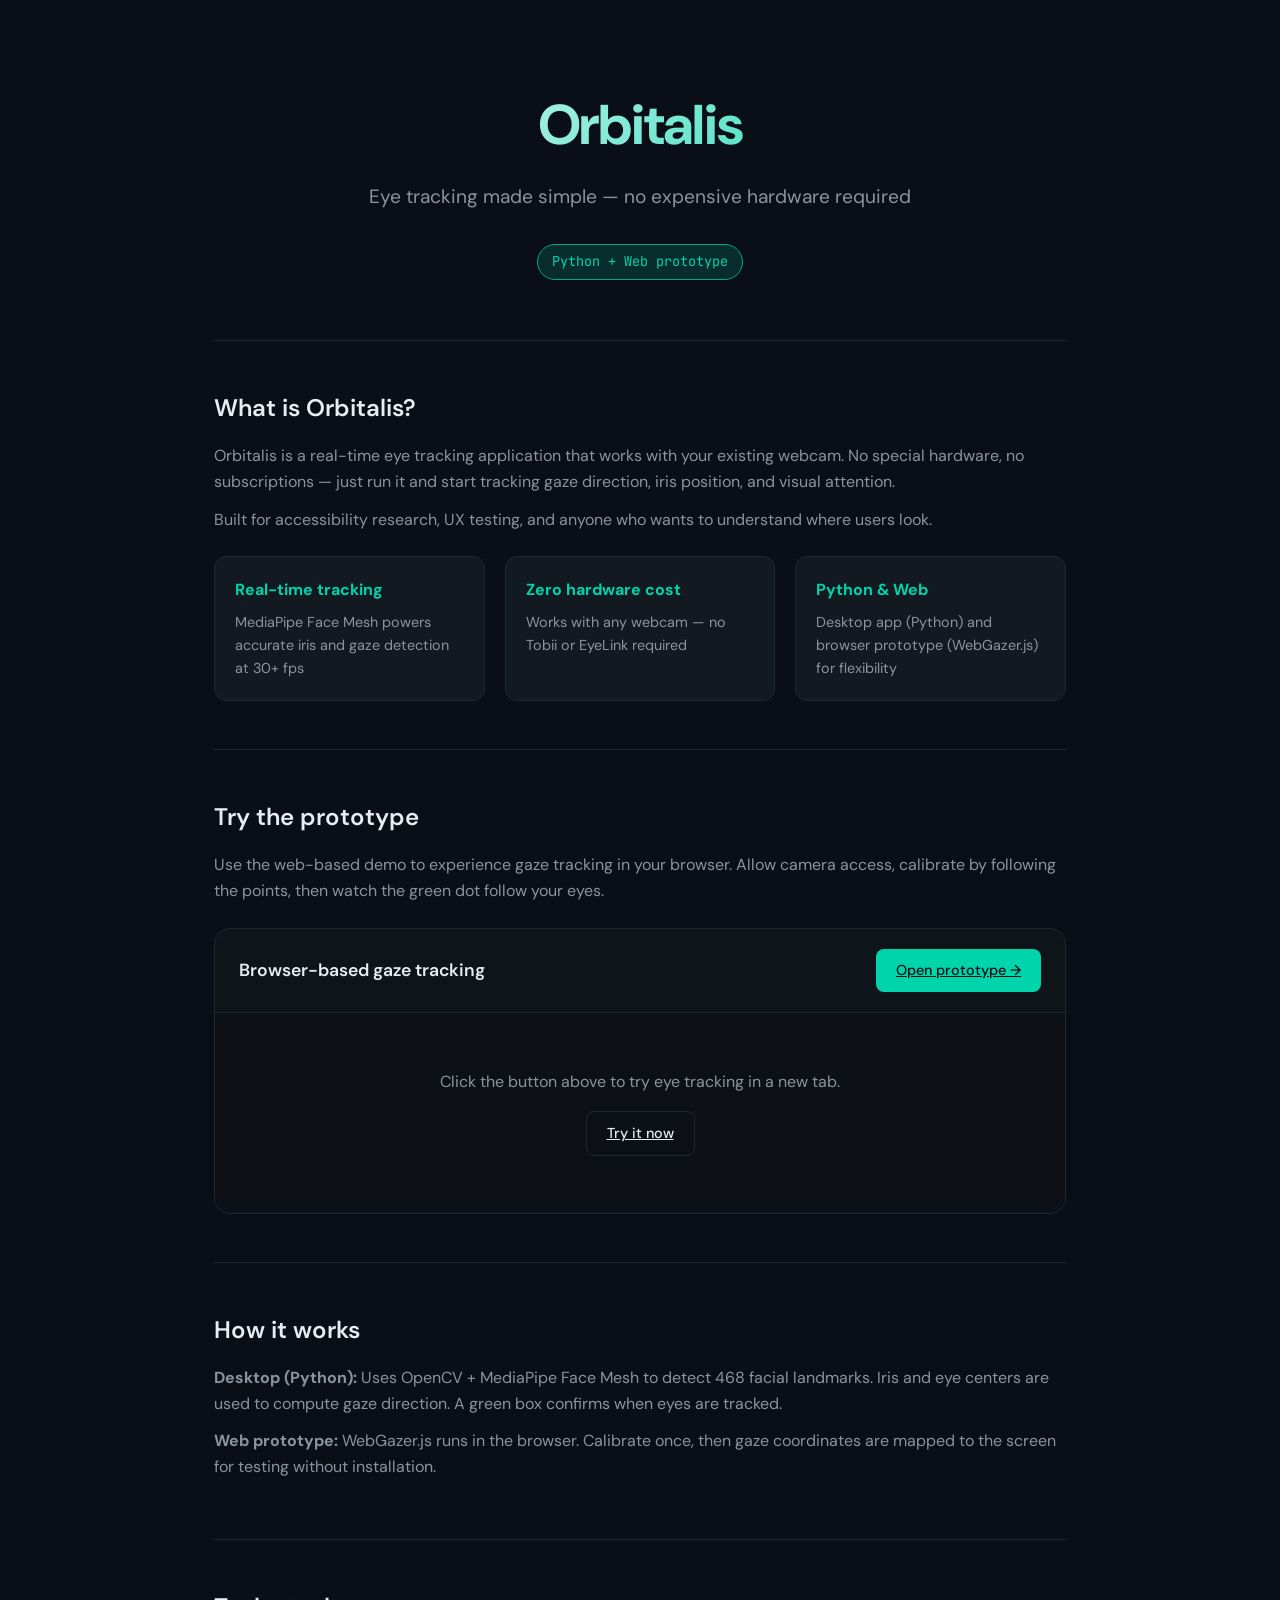
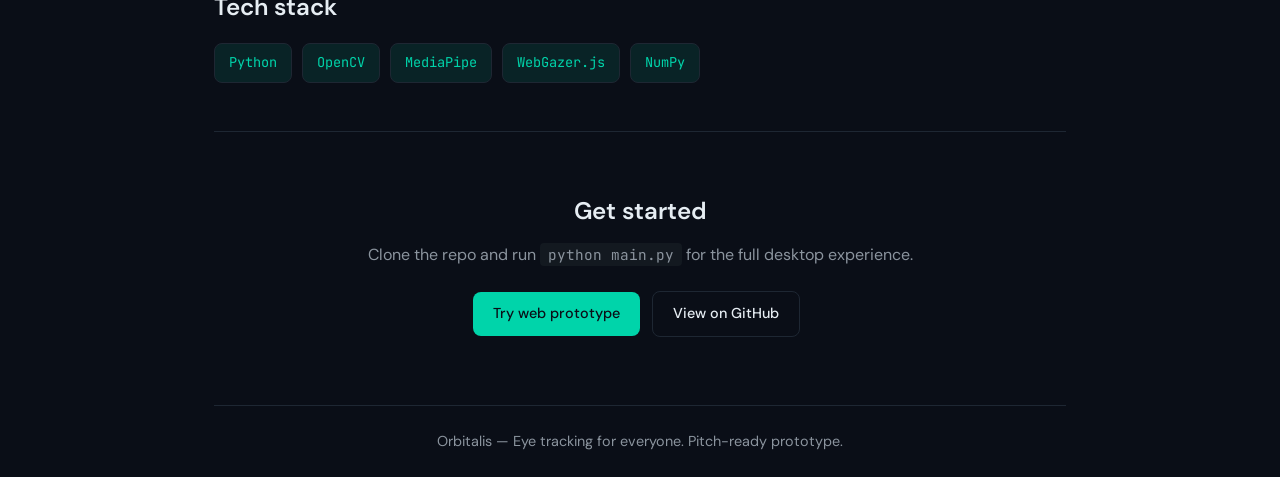
==== website/index.html @ 04e66f7b "Initial commit: Orbitalis eye tracking + showcase website Co-authored-by: Cursor <cursoragent@cursor" ====
<!DOCTYPE html>
<html lang="en">
<head>
  <meta charset="UTF-8">
  <meta name="viewport" content="width=device-width, initial-scale=1.0">
  <title>Orbitalis — Eye Tracking for Everyone</title>
  <link rel="preconnect" href="https://fonts.googleapis.com">
  <link rel="preconnect" href="https://fonts.gstatic.com" crossorigin>
  <link href="https://fonts.googleapis.com/css2?family=DM+Sans:wght@400;500;600;700&family=JetBrains+Mono:wght@400;500&display=swap" rel="stylesheet">
  <style>
    :root {
      --bg: #0a0e17;
      --surface: #131920;
      --border: #1e2733;
      --text: #e6edf3;
      --muted: #8b949e;
      --accent: #00d4aa;
      --accent-dim: #00a884;
      --warning: #ffb020;
    }

    * {
      margin: 0;
      padding: 0;
      box-sizing: border-box;
    }

    body {
      font-family: 'DM Sans', system-ui, sans-serif;
      background: var(--bg);
      color: var(--text);
      line-height: 1.6;
      min-height: 100vh;
    }

    /* Layout */
    .container {
      max-width: 900px;
      margin: 0 auto;
      padding: 0 24px;
    }

    /* Hero */
    .hero {
      padding: 80px 0 60px;
      text-align: center;
    }

    .hero h1 {
      font-size: clamp(2.5rem, 6vw, 3.5rem);
      font-weight: 700;
      letter-spacing: -0.02em;
      margin-bottom: 12px;
      background: linear-gradient(135deg, #fff 0%, var(--accent) 100%);
      -webkit-background-clip: text;
      -webkit-text-fill-color: transparent;
      background-clip: text;
    }

    .hero .tagline {
      font-size: 1.2rem;
      color: var(--muted);
      margin-bottom: 32px;
    }

    .hero .badge {
      display: inline-block;
      padding: 6px 14px;
      background: rgba(0, 212, 170, 0.15);
      border: 1px solid var(--accent-dim);
      border-radius: 100px;
      font-size: 0.85rem;
      color: var(--accent);
      font-family: 'JetBrains Mono', monospace;
    }

    /* Sections */
    section {
      padding: 48px 0;
      border-top: 1px solid var(--border);
    }

    section h2 {
      font-size: 1.5rem;
      font-weight: 600;
      margin-bottom: 16px;
      color: var(--text);
    }

    section p {
      color: var(--muted);
      margin-bottom: 12px;
    }

    /* Prototype */
    .prototype {
      background: var(--surface);
      border: 1px solid var(--border);
      border-radius: 16px;
      overflow: hidden;
      margin-top: 24px;
    }

    .prototype-header {
      padding: 20px 24px;
      background: rgba(0,0,0,0.2);
      border-bottom: 1px solid var(--border);
      display: flex;
      align-items: center;
      justify-content: space-between;
      flex-wrap: wrap;
      gap: 12px;
    }

    .prototype-header h3 {
      font-size: 1.1rem;
      font-weight: 600;
    }

    .prototype-actions {
      display: flex;
      gap: 10px;
      flex-wrap: wrap;
    }

    .btn {
      padding: 10px 20px;
      border-radius: 8px;
      font-size: 0.9rem;
      font-weight: 500;
      cursor: pointer;
      border: none;
      font-family: inherit;
      transition: all 0.2s;
    }

    .btn-primary {
      background: var(--accent);
      color: var(--bg);
    }

    .btn-primary:hover {
      background: var(--accent-dim);
    }

    .btn-secondary {
      background: transparent;
      border: 1px solid var(--border);
      color: var(--text);
    }

    .btn-secondary:hover {
      border-color: var(--muted);
      background: rgba(255,255,255,0.05);
    }

    .prototype-frame {
      position: relative;
      min-height: 400px;
      background: #0d1117;
    }

    #gazeDemo {
      width: 100%;
      min-height: 400px;
      display: block;
    }

    .gaze-indicator {
      position: absolute;
      width: 24px;
      height: 24px;
      border-radius: 50%;
      background: var(--accent);
      border: 3px solid rgba(0,212,170,0.5);
      pointer-events: none;
      transform: translate(-50%, -50%);
      display: none;
      transition: left 0.05s, top 0.05s;
    }

    .prototype-status {
      padding: 12px 24px;
      font-size: 0.9rem;
      color: var(--muted);
      font-family: 'JetBrains Mono', monospace;
      border-top: 1px solid var(--border);
    }

    .prototype-status.active {
      color: var(--accent);
    }

    /* Feature list */
    .features {
      display: grid;
      grid-template-columns: repeat(auto-fit, minmax(200px, 1fr));
      gap: 20px;
      margin-top: 24px;
    }

    .feature {
      padding: 20px;
      background: var(--surface);
      border: 1px solid var(--border);
      border-radius: 12px;
    }

    .feature h4 {
      font-size: 1rem;
      margin-bottom: 8px;
      color: var(--accent);
    }

    .feature p {
      font-size: 0.9rem;
      margin: 0;
    }

    /* Tech stack */
    .tech-list {
      display: flex;
      flex-wrap: wrap;
      gap: 10px;
      margin-top: 16px;
    }

    .tech-tag {
      padding: 8px 14px;
      background: rgba(0,212,170,0.1);
      border: 1px solid var(--border);
      border-radius: 8px;
      font-family: 'JetBrains Mono', monospace;
      font-size: 0.85rem;
      color: var(--accent);
    }

    /* CTA */
    .cta {
      text-align: center;
      padding: 60px 0;
    }

    .cta h2 {
      margin-bottom: 12px;
    }

    .cta p {
      margin-bottom: 24px;
    }

    .cta .btn {
      display: inline-block;
      text-decoration: none;
      margin: 0 8px 8px 0;
    }

    .cta code {
      background: var(--surface);
      padding: 2px 8px;
      border-radius: 4px;
      font-family: 'JetBrains Mono', monospace;
      font-size: 0.9em;
    }

    /* Footer */
    footer {
      padding: 24px 0;
      border-top: 1px solid var(--border);
      text-align: center;
      color: var(--muted);
      font-size: 0.9rem;
    }
  </style>
</head>
<body>
  <div class="container">
    <header class="hero">
      <h1>Orbitalis</h1>
      <p class="tagline">Eye tracking made simple — no expensive hardware required</p>
      <span class="badge">Python + Web prototype</span>
    </header>

    <section>
      <h2>What is Orbitalis?</h2>
      <p>Orbitalis is a real-time eye tracking application that works with your existing webcam. No special hardware, no subscriptions — just run it and start tracking gaze direction, iris position, and visual attention.</p>
      <p>Built for accessibility research, UX testing, and anyone who wants to understand where users look.</p>

      <div class="features">
        <div class="feature">
          <h4>Real-time tracking</h4>
          <p>MediaPipe Face Mesh powers accurate iris and gaze detection at 30+ fps</p>
        </div>
        <div class="feature">
          <h4>Zero hardware cost</h4>
          <p>Works with any webcam — no Tobii or EyeLink required</p>
        </div>
        <div class="feature">
          <h4>Python & Web</h4>
          <p>Desktop app (Python) and browser prototype (WebGazer.js) for flexibility</p>
        </div>
      </div>
    </section>

    <section>
      <h2>Try the prototype</h2>
      <p>Use the web-based demo to experience gaze tracking in your browser. Allow camera access, calibrate by following the points, then watch the green dot follow your eyes.</p>

      <div class="prototype">
        <div class="prototype-header">
          <h3>Browser-based gaze tracking</h3>
          <a href="demo.html" target="_blank" class="btn btn-primary">Open prototype →</a>
        </div>
        <div class="prototype-frame" style="min-height: 200px; display: flex; align-items: center; justify-content: center; flex-direction: column; gap: 16px;">
          <p style="color: var(--muted); margin: 0;">Click the button above to try eye tracking in a new tab.</p>
          <a href="demo.html" target="_blank" class="btn btn-secondary">Try it now</a>
        </div>
      </div>
    </section>

    <section>
      <h2>How it works</h2>
      <p><strong>Desktop (Python):</strong> Uses OpenCV + MediaPipe Face Mesh to detect 468 facial landmarks. Iris and eye centers are used to compute gaze direction. A green box confirms when eyes are tracked.</p>
      <p><strong>Web prototype:</strong> WebGazer.js runs in the browser. Calibrate once, then gaze coordinates are mapped to the screen for testing without installation.</p>
    </section>

    <section>
      <h2>Tech stack</h2>
      <div class="tech-list">
        <span class="tech-tag">Python</span>
        <span class="tech-tag">OpenCV</span>
        <span class="tech-tag">MediaPipe</span>
        <span class="tech-tag">WebGazer.js</span>
        <span class="tech-tag">NumPy</span>
      </div>
    </section>

    <section class="cta">
      <h2>Get started</h2>
      <p>Clone the repo and run <code>python main.py</code> for the full desktop experience.</p>
      <a href="demo.html" target="_blank" class="btn btn-primary">Try web prototype</a>
      <a href="https://github.com" class="btn btn-secondary">View on GitHub</a>
    </section>

    <footer>
      Orbitalis — Eye tracking for everyone. Pitch-ready prototype.
    </footer>
  </div>
</body>
</html>
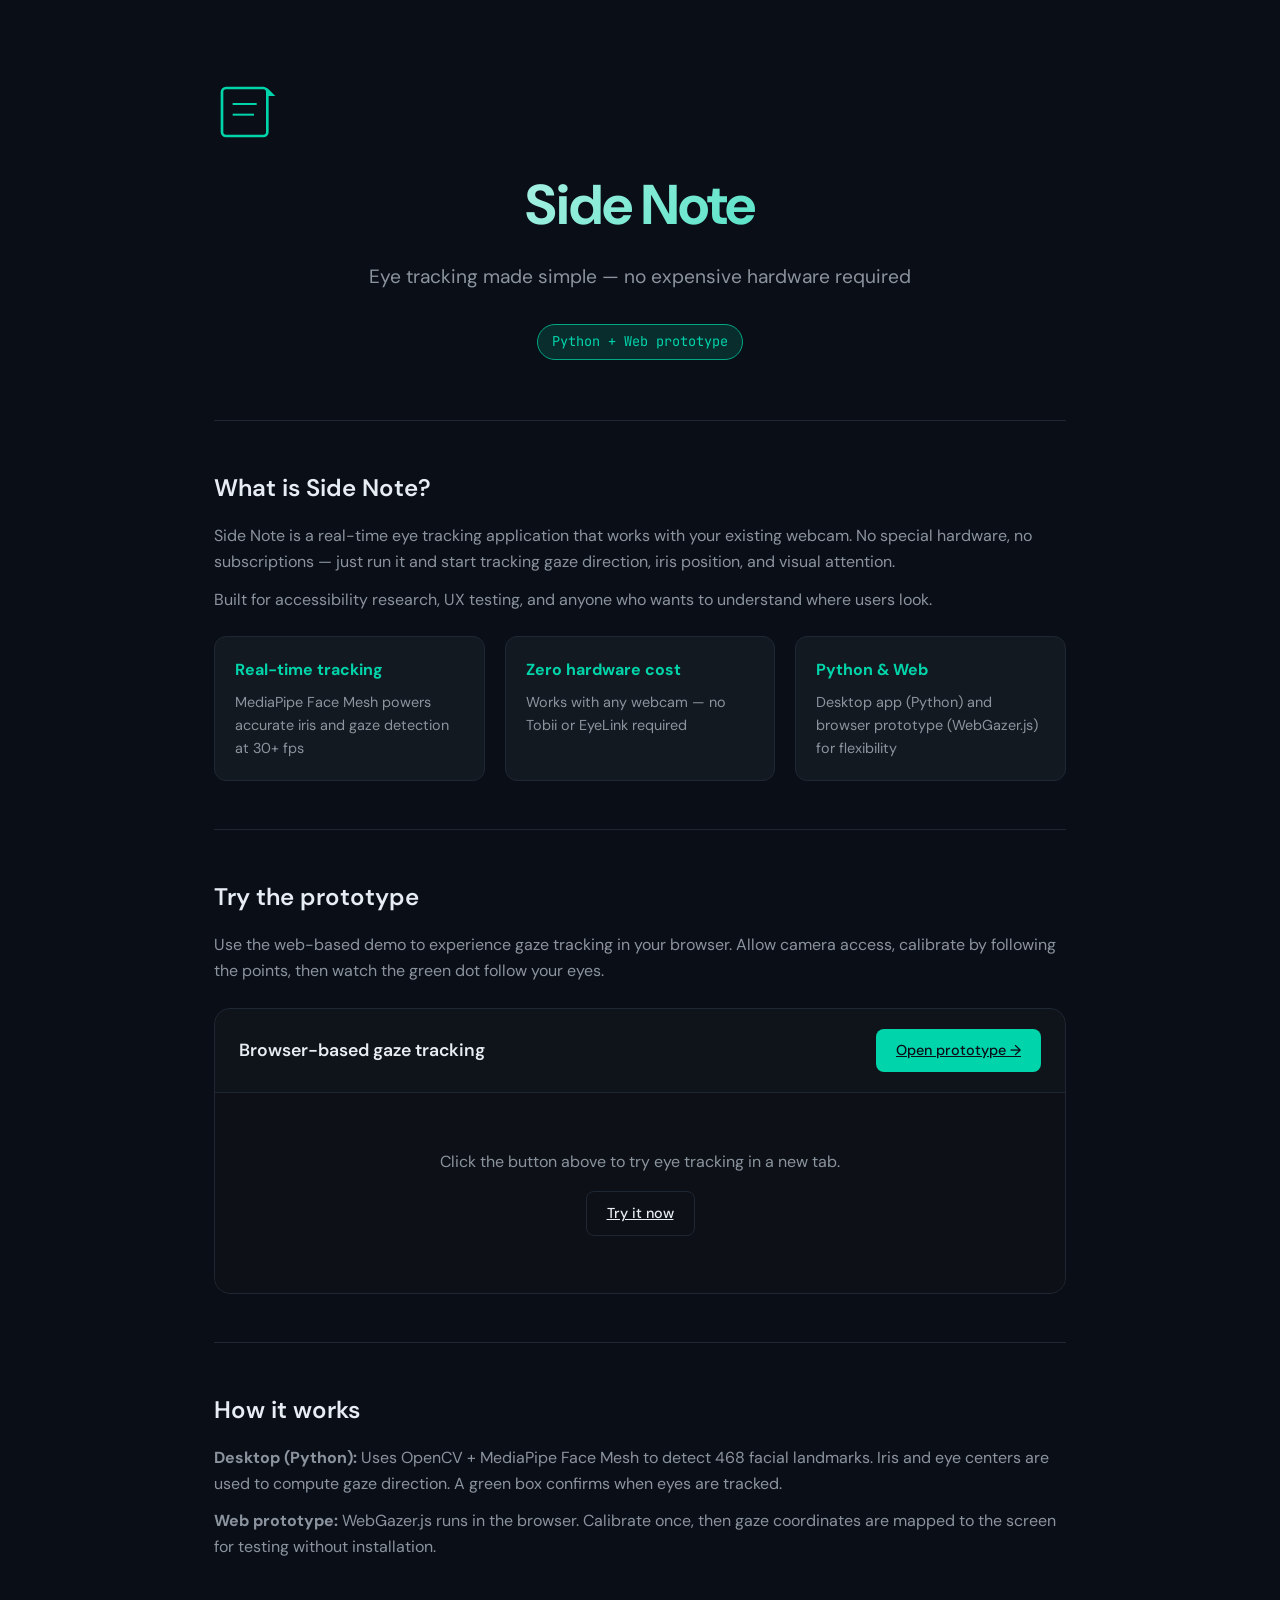
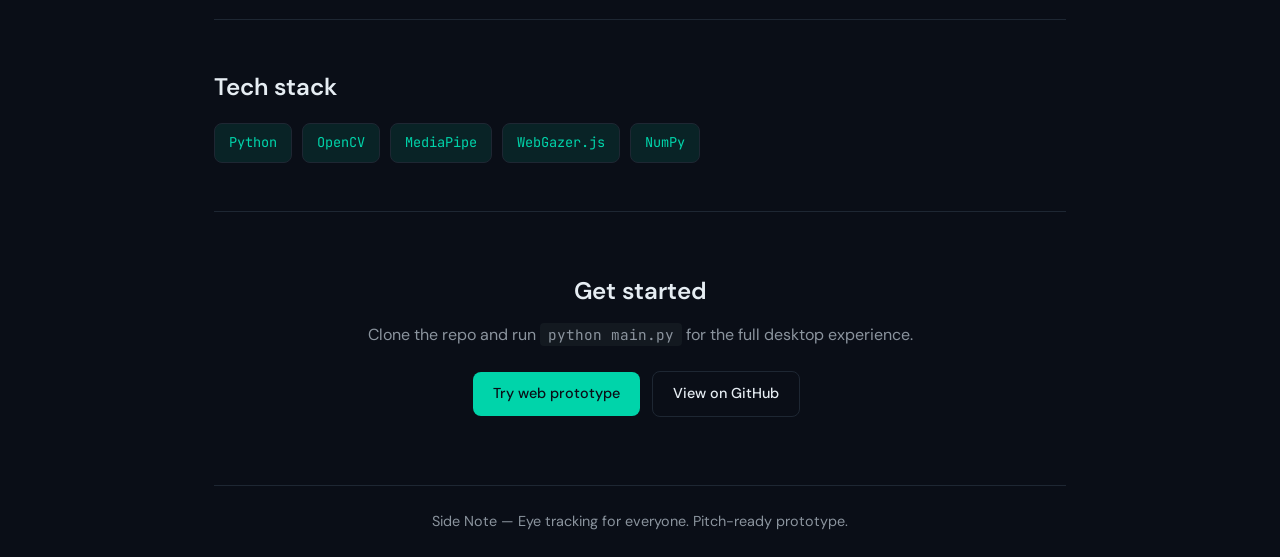
==== commit 023161bb: "Rebrand to Side Note, add logo" ====
--- a/website/index.html
+++ b/website/index.html
@@ -3,7 +3,7 @@
 <head>
   <meta charset="UTF-8">
   <meta name="viewport" content="width=device-width, initial-scale=1.0">
-  <title>Orbitalis — Eye Tracking for Everyone</title>
+  <title>Side Note — Eye Tracking for Everyone</title>
   <link rel="preconnect" href="https://fonts.googleapis.com">
   <link rel="preconnect" href="https://fonts.gstatic.com" crossorigin>
   <link href="https://fonts.googleapis.com/css2?family=DM+Sans:wght@400;500;600;700&family=JetBrains+Mono:wght@400;500&display=swap" rel="stylesheet">
@@ -46,6 +46,11 @@
       text-align: center;
     }
 
+    .hero .logo {
+      margin-bottom: 16px;
+      display: block;
+    }
+
     .hero h1 {
       font-size: clamp(2.5rem, 6vw, 3.5rem);
       font-weight: 700;
@@ -276,14 +281,15 @@
 <body>
   <div class="container">
     <header class="hero">
-      <h1>Orbitalis</h1>
+      <img src="logo.svg" alt="Side Note" class="logo" width="64" height="64">
+      <h1>Side Note</h1>
       <p class="tagline">Eye tracking made simple — no expensive hardware required</p>
       <span class="badge">Python + Web prototype</span>
     </header>
 
     <section>
-      <h2>What is Orbitalis?</h2>
-      <p>Orbitalis is a real-time eye tracking application that works with your existing webcam. No special hardware, no subscriptions — just run it and start tracking gaze direction, iris position, and visual attention.</p>
+      <h2>What is Side Note?</h2>
+      <p>Side Note is a real-time eye tracking application that works with your existing webcam. No special hardware, no subscriptions — just run it and start tracking gaze direction, iris position, and visual attention.</p>
       <p>Built for accessibility research, UX testing, and anyone who wants to understand where users look.</p>
 
       <div class="features">
@@ -339,11 +345,11 @@
       <h2>Get started</h2>
       <p>Clone the repo and run <code>python main.py</code> for the full desktop experience.</p>
       <a href="demo.html" target="_blank" class="btn btn-primary">Try web prototype</a>
-      <a href="https://github.com" class="btn btn-secondary">View on GitHub</a>
+      <a href="https://github.com/sheakrehan02-pixel/SideNote" class="btn btn-secondary">View on GitHub</a>
     </section>
 
     <footer>
-      Orbitalis — Eye tracking for everyone. Pitch-ready prototype.
+      Side Note — Eye tracking for everyone. Pitch-ready prototype.
     </footer>
   </div>
 </body>
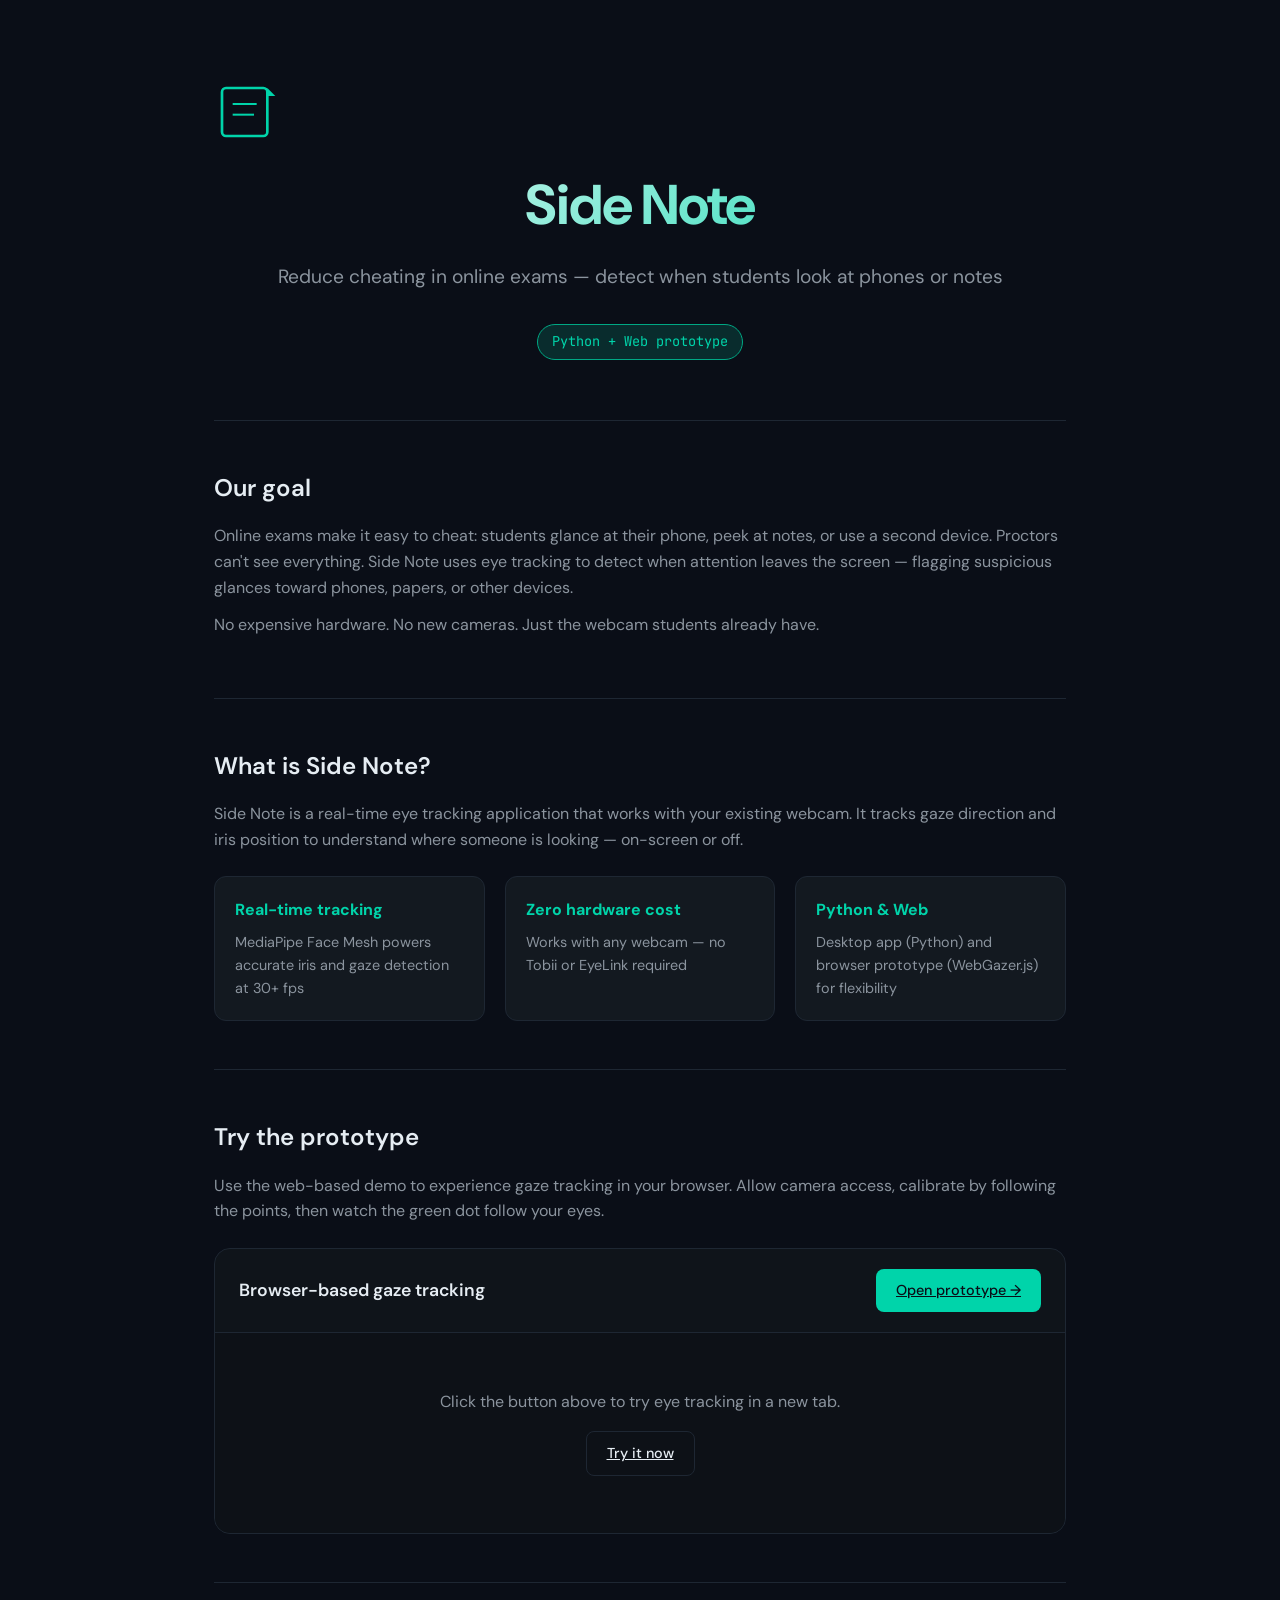
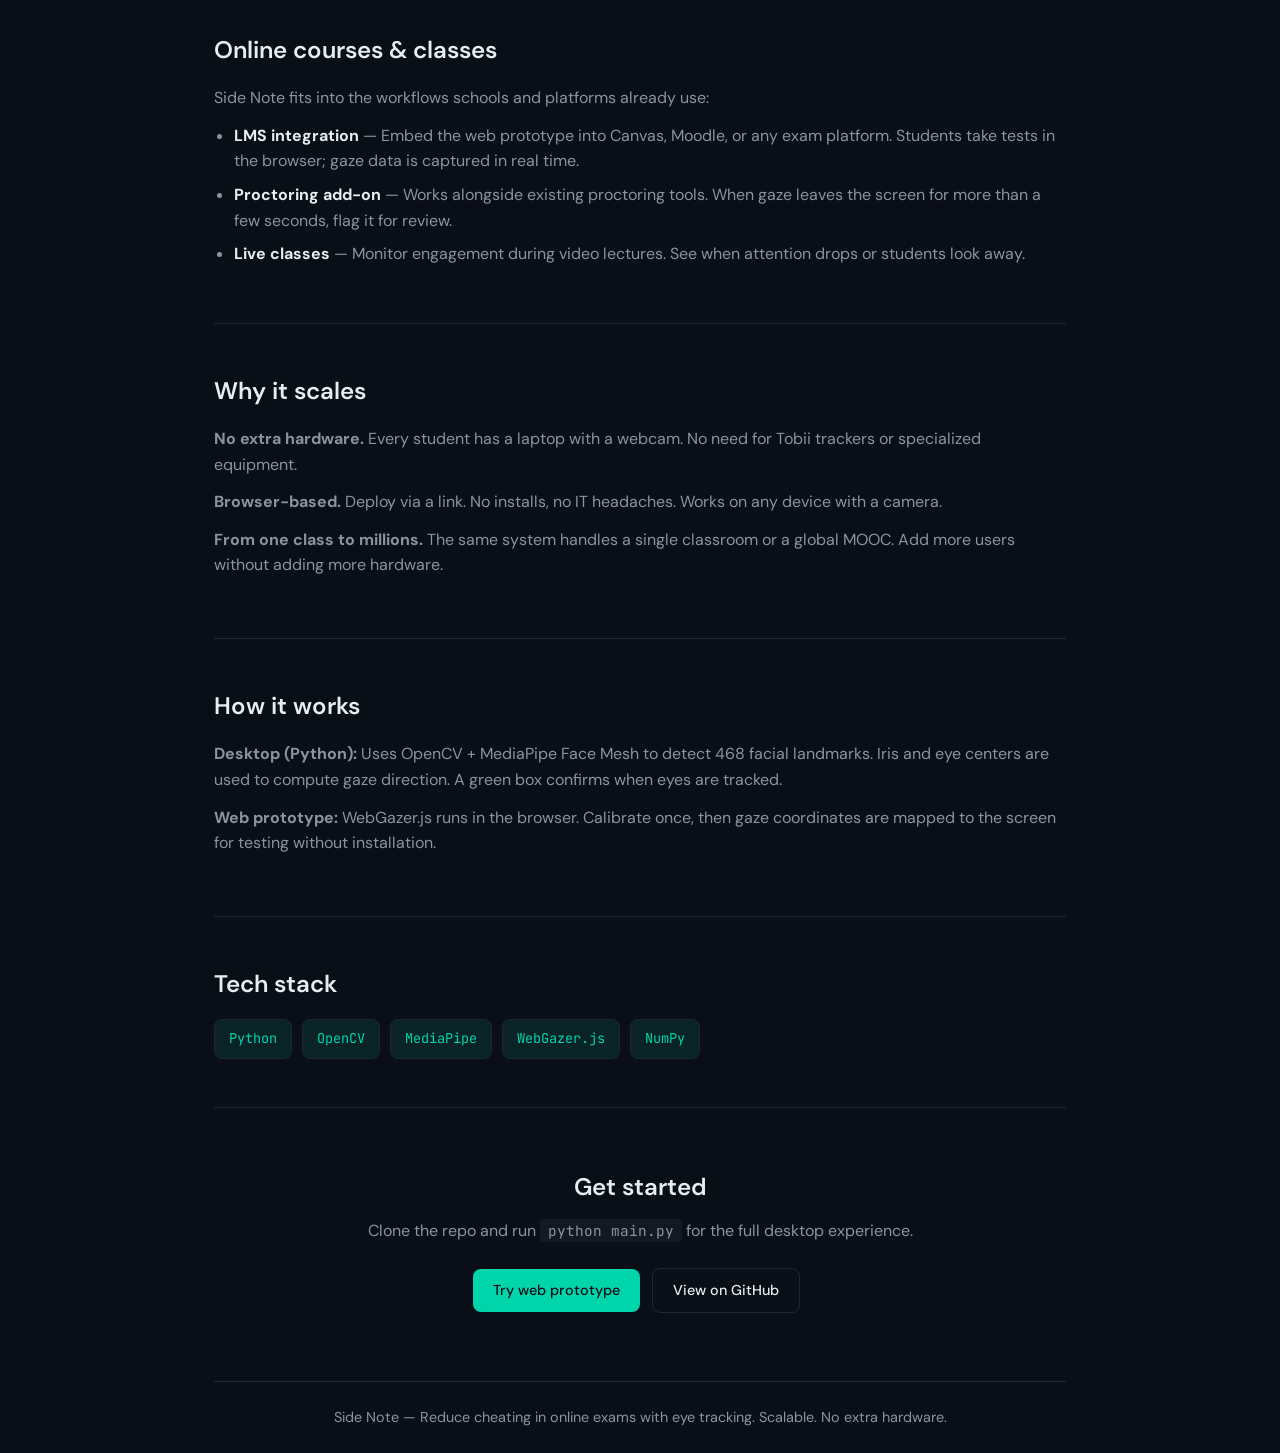
==== commit d47227d3: "Add anti-cheating goals, Side Note rebrand, logo, scalability content" ====
--- a/website/index.html
+++ b/website/index.html
@@ -283,14 +283,19 @@
     <header class="hero">
       <img src="logo.svg" alt="Side Note" class="logo" width="64" height="64">
       <h1>Side Note</h1>
-      <p class="tagline">Eye tracking made simple — no expensive hardware required</p>
+      <p class="tagline">Reduce cheating in online exams — detect when students look at phones or notes</p>
       <span class="badge">Python + Web prototype</span>
     </header>
 
     <section>
+      <h2>Our goal</h2>
+      <p>Online exams make it easy to cheat: students glance at their phone, peek at notes, or use a second device. Proctors can't see everything. Side Note uses eye tracking to detect when attention leaves the screen — flagging suspicious glances toward phones, papers, or other devices.</p>
+      <p>No expensive hardware. No new cameras. Just the webcam students already have.</p>
+    </section>
+
+    <section>
       <h2>What is Side Note?</h2>
-      <p>Side Note is a real-time eye tracking application that works with your existing webcam. No special hardware, no subscriptions — just run it and start tracking gaze direction, iris position, and visual attention.</p>
-      <p>Built for accessibility research, UX testing, and anyone who wants to understand where users look.</p>
+      <p>Side Note is a real-time eye tracking application that works with your existing webcam. It tracks gaze direction and iris position to understand where someone is looking — on-screen or off.</p>
 
       <div class="features">
         <div class="feature">
@@ -322,6 +327,23 @@
           <a href="demo.html" target="_blank" class="btn btn-secondary">Try it now</a>
         </div>
       </div>
+    </section>
+
+    <section>
+      <h2>Online courses & classes</h2>
+      <p>Side Note fits into the workflows schools and platforms already use:</p>
+      <ul style="color: var(--muted); margin: 12px 0 0 20px;">
+        <li style="margin-bottom: 8px;"><strong style="color: var(--text);">LMS integration</strong> — Embed the web prototype into Canvas, Moodle, or any exam platform. Students take tests in the browser; gaze data is captured in real time.</li>
+        <li style="margin-bottom: 8px;"><strong style="color: var(--text);">Proctoring add-on</strong> — Works alongside existing proctoring tools. When gaze leaves the screen for more than a few seconds, flag it for review.</li>
+        <li style="margin-bottom: 8px;"><strong style="color: var(--text);">Live classes</strong> — Monitor engagement during video lectures. See when attention drops or students look away.</li>
+      </ul>
+    </section>
+
+    <section>
+      <h2>Why it scales</h2>
+      <p><strong>No extra hardware.</strong> Every student has a laptop with a webcam. No need for Tobii trackers or specialized equipment.</p>
+      <p><strong>Browser-based.</strong> Deploy via a link. No installs, no IT headaches. Works on any device with a camera.</p>
+      <p><strong>From one class to millions.</strong> The same system handles a single classroom or a global MOOC. Add more users without adding more hardware.</p>
     </section>
 
     <section>
@@ -349,7 +371,7 @@
     </section>
 
     <footer>
-      Side Note — Eye tracking for everyone. Pitch-ready prototype.
+      Side Note — Reduce cheating in online exams with eye tracking. Scalable. No extra hardware.
     </footer>
   </div>
 </body>
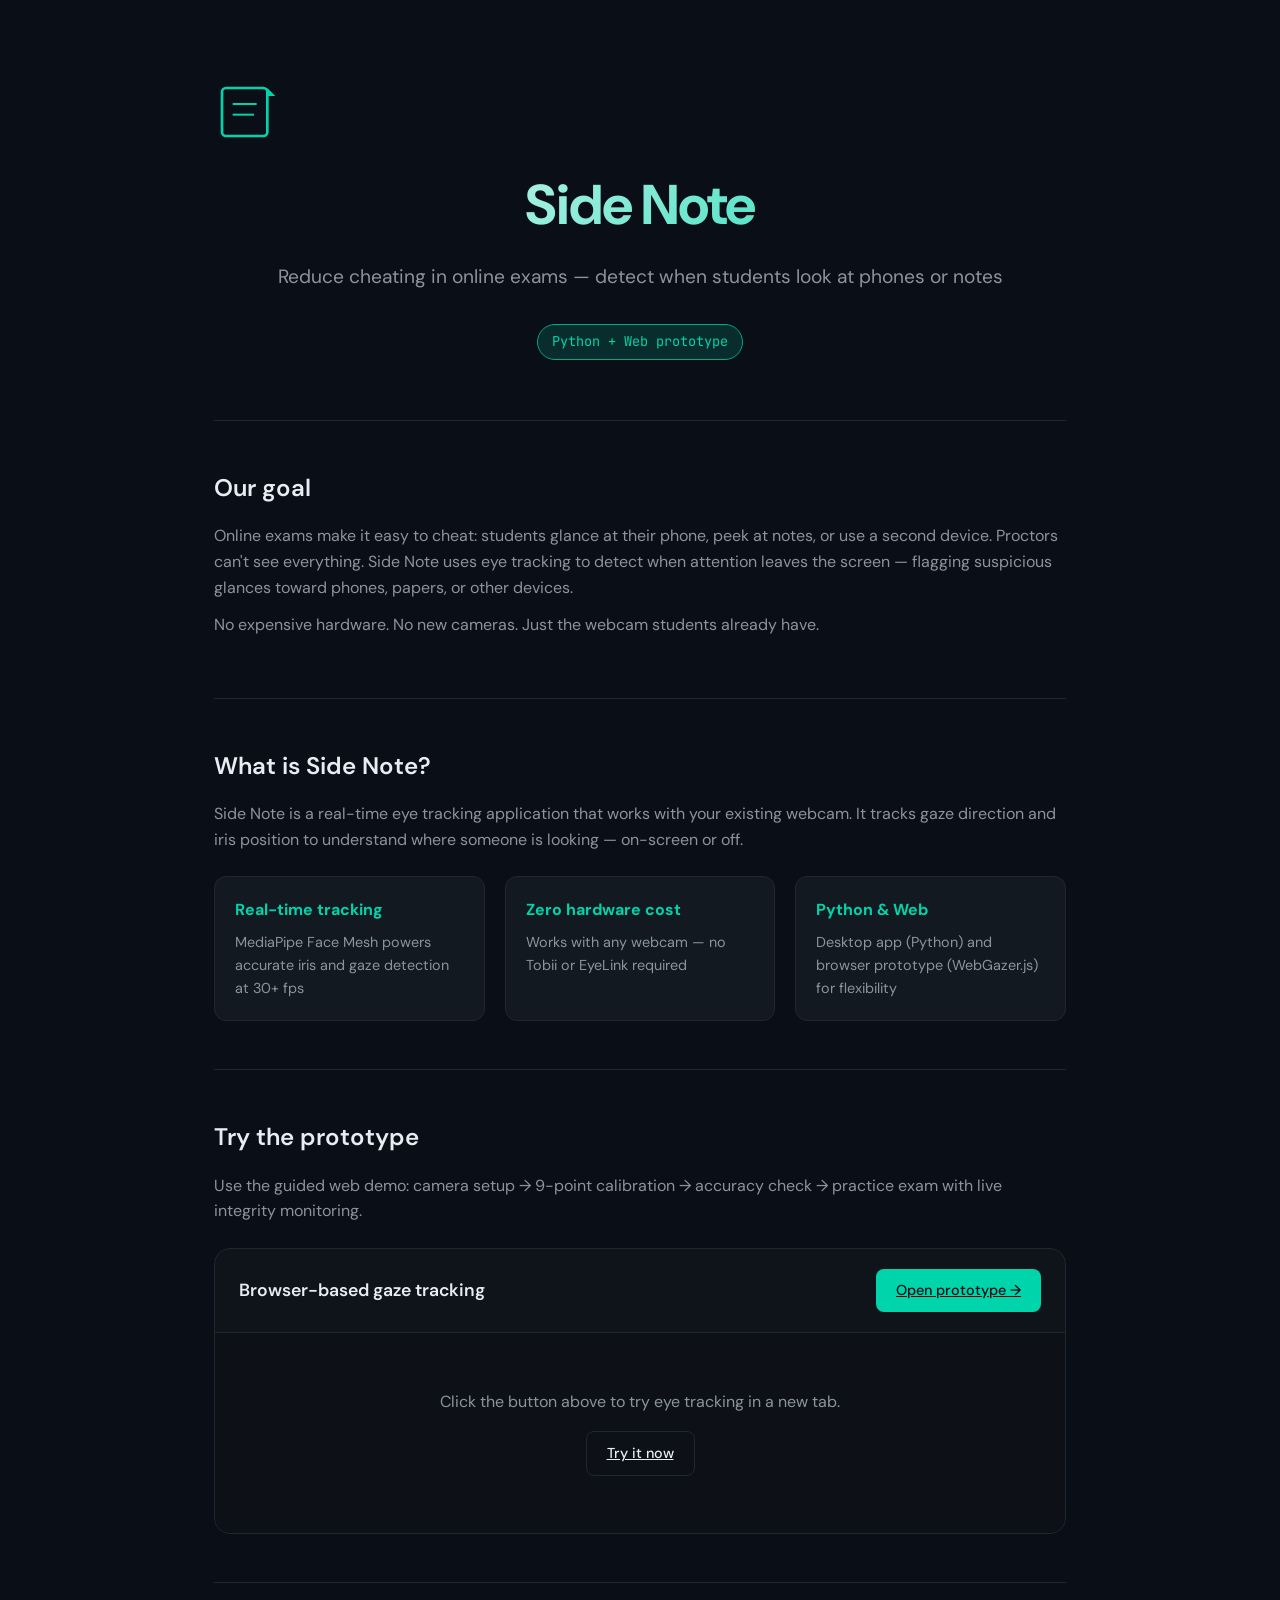
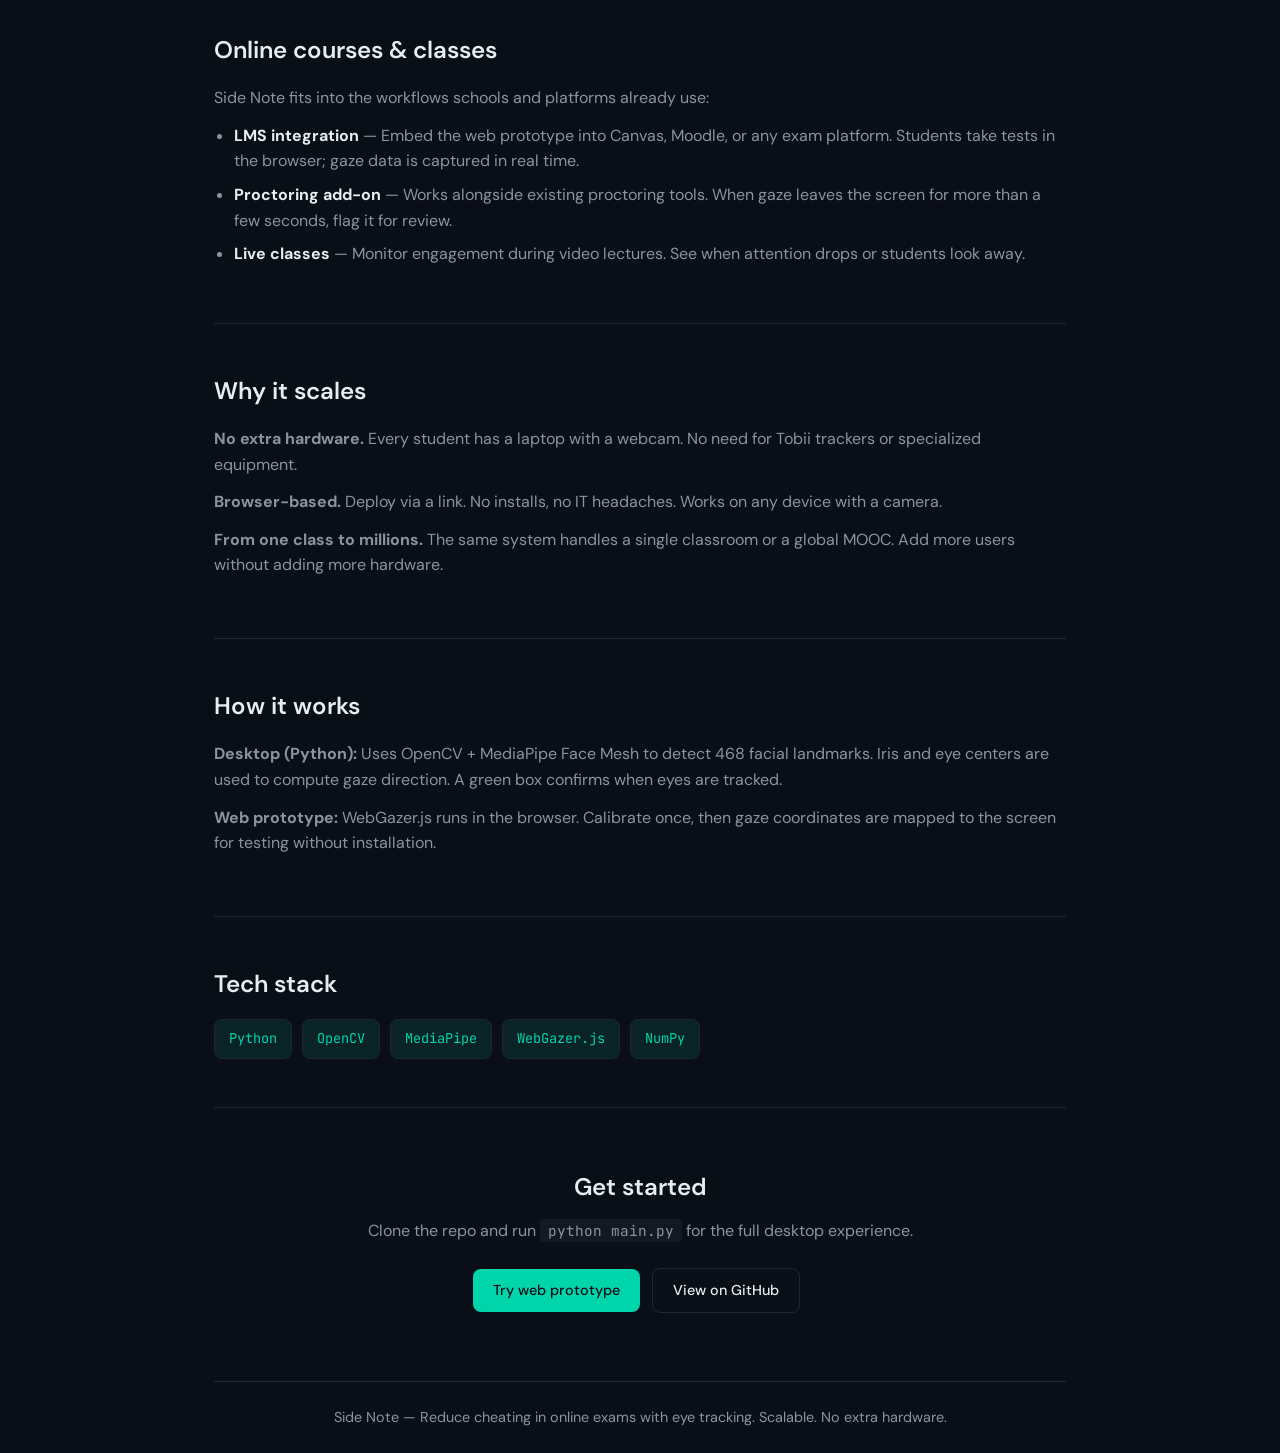
==== commit 240f5252: "Add guided proctoring demo with calibration and integrity monitoring" ====
--- a/website/index.html
+++ b/website/index.html
@@ -315,7 +315,7 @@
 
     <section>
       <h2>Try the prototype</h2>
-      <p>Use the web-based demo to experience gaze tracking in your browser. Allow camera access, calibrate by following the points, then watch the green dot follow your eyes.</p>
+      <p>Use the guided web demo: camera setup → 9-point calibration → accuracy check → practice exam with live integrity monitoring.</p>
 
       <div class="prototype">
         <div class="prototype-header">
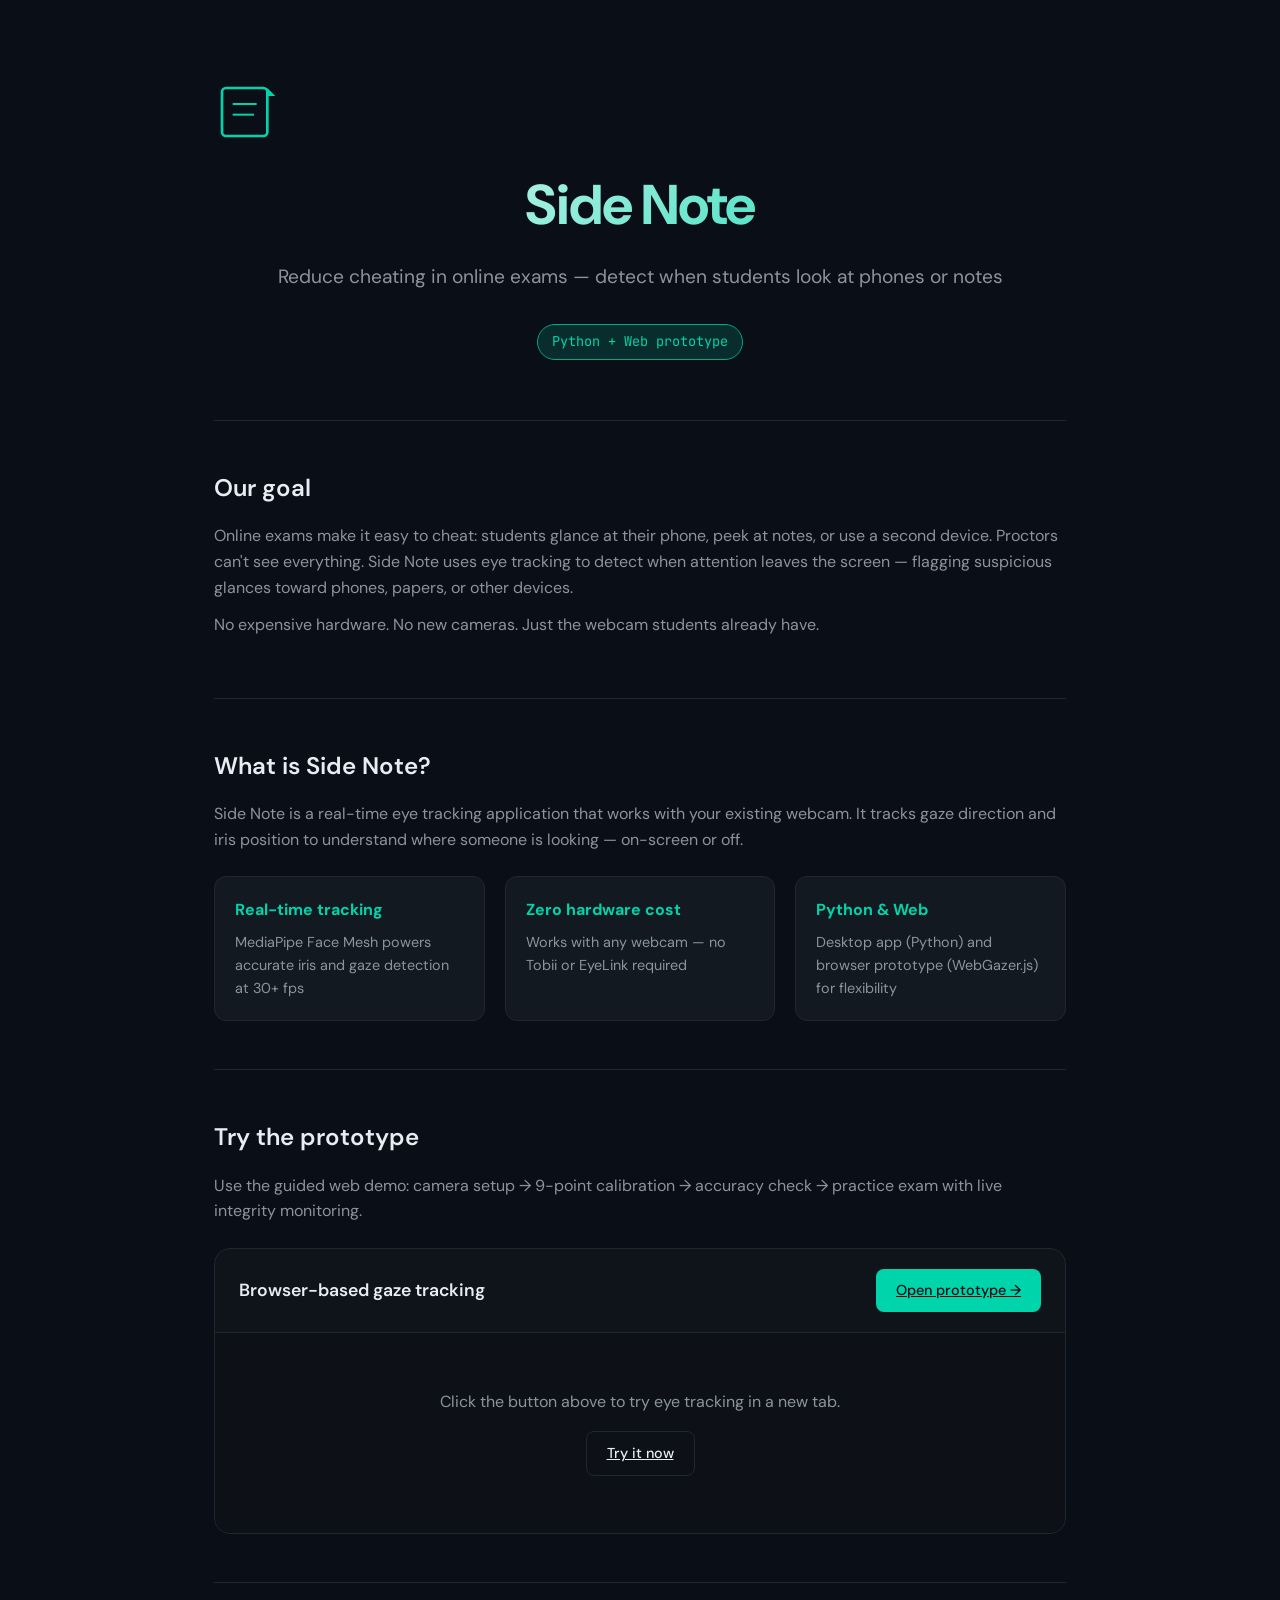
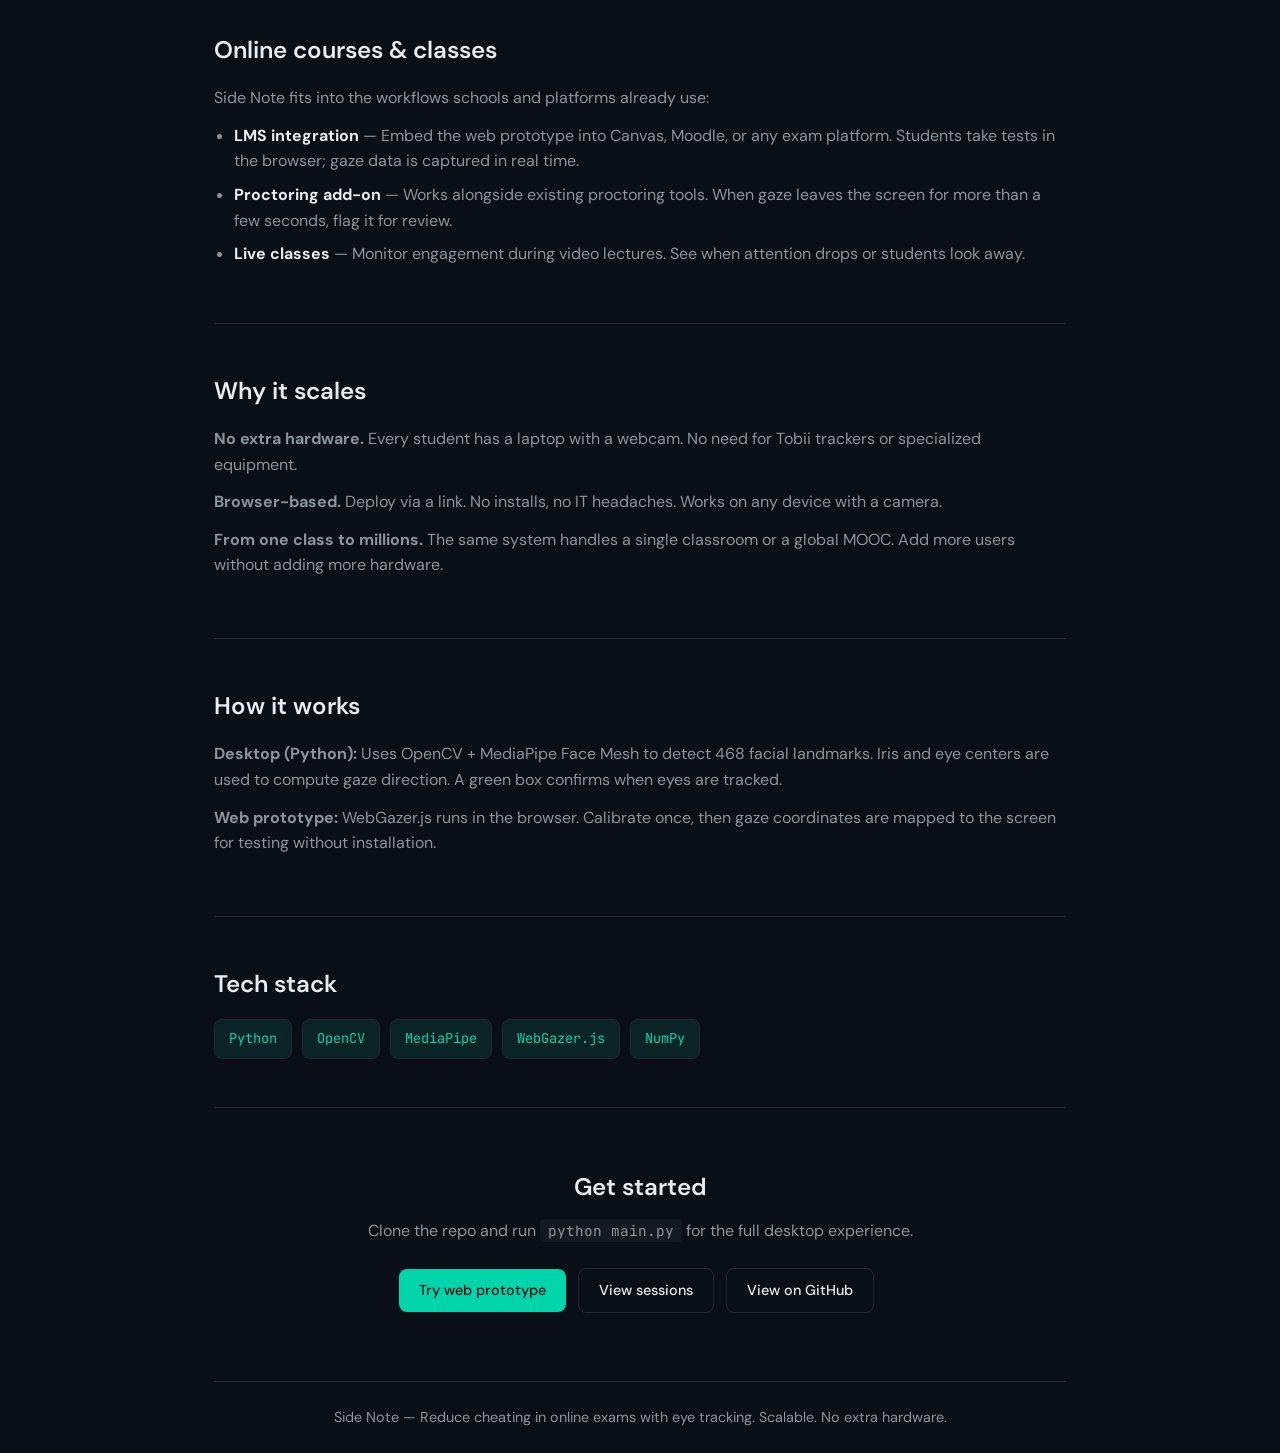
==== commit 66642d61: "Add FastAPI backend for proctoring session storage and API integration. Sessions, events, and exam r" ====
--- a/website/index.html
+++ b/website/index.html
@@ -367,6 +367,7 @@
       <h2>Get started</h2>
       <p>Clone the repo and run <code>python main.py</code> for the full desktop experience.</p>
       <a href="demo.html" target="_blank" class="btn btn-primary">Try web prototype</a>
+      <a href="sessions.html" target="_blank" class="btn btn-secondary">View sessions</a>
       <a href="https://github.com/sheakrehan02-pixel/SideNote" class="btn btn-secondary">View on GitHub</a>
     </section>
 
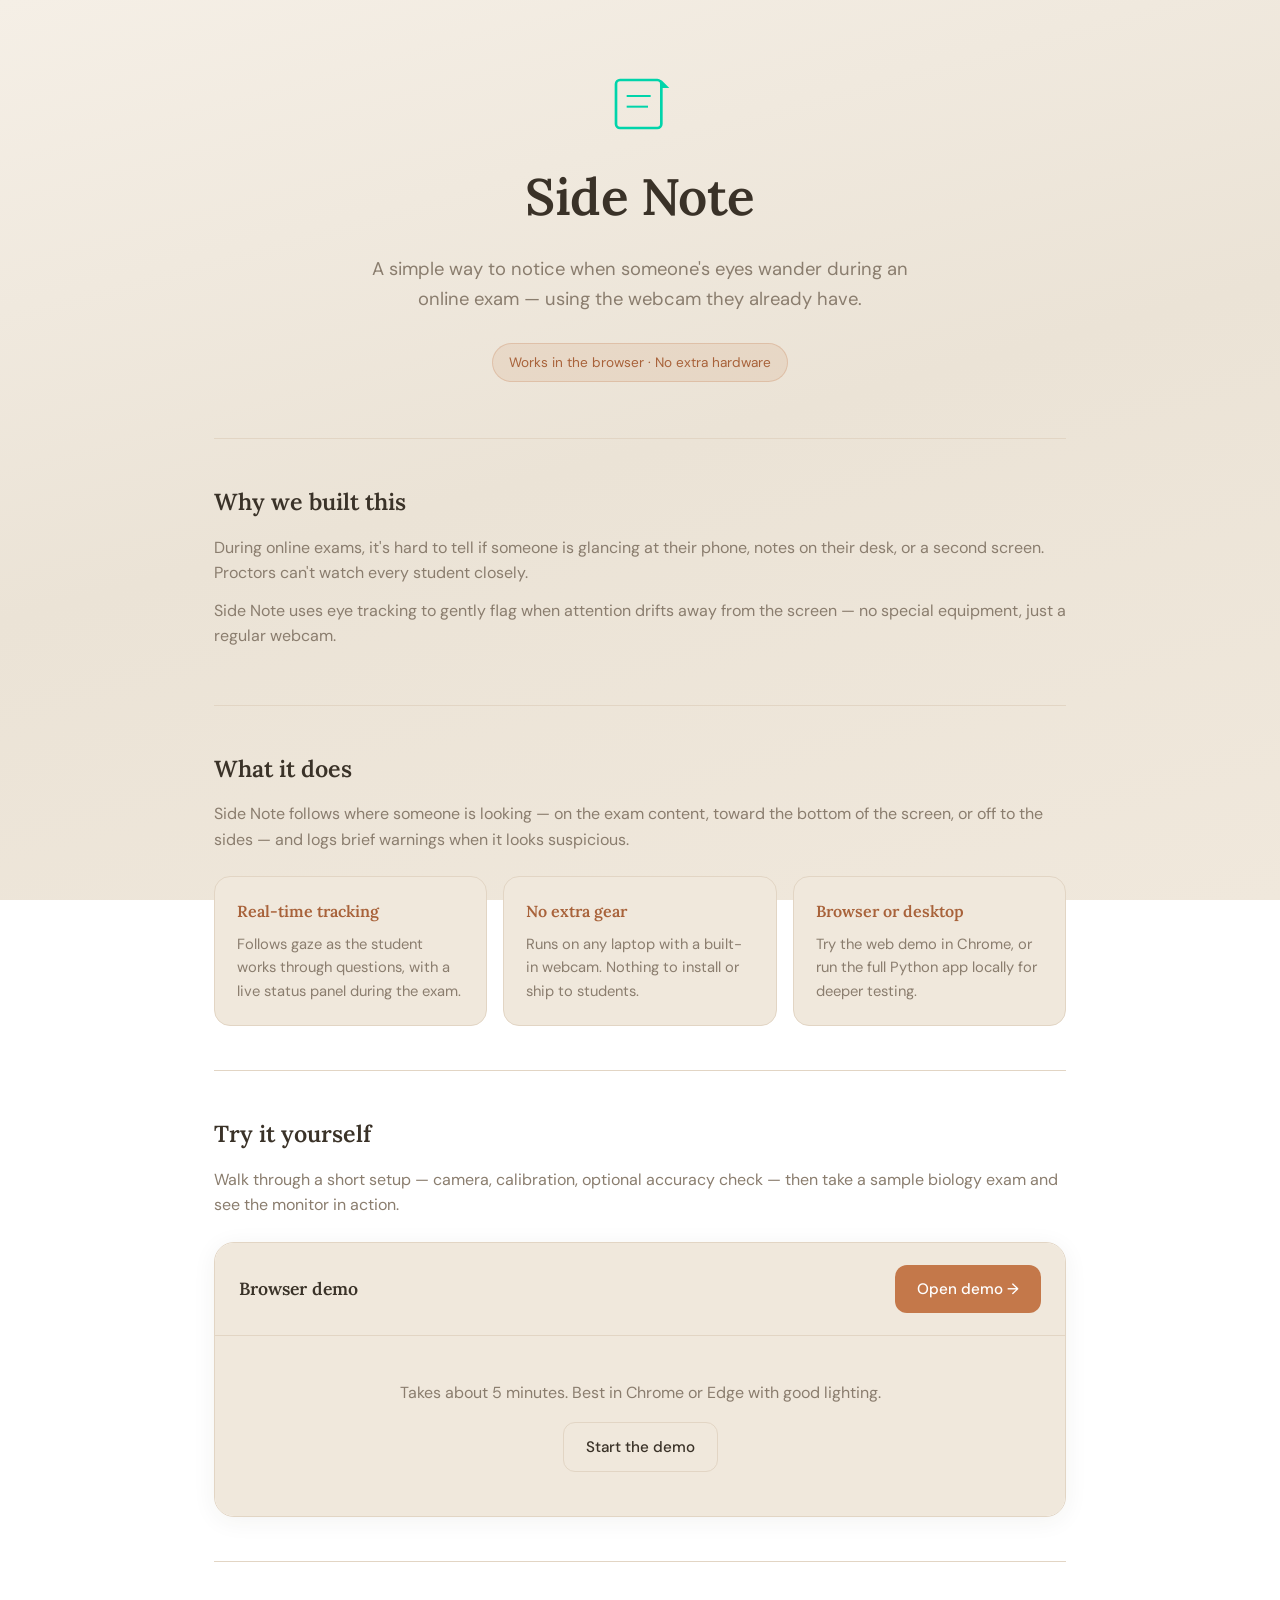
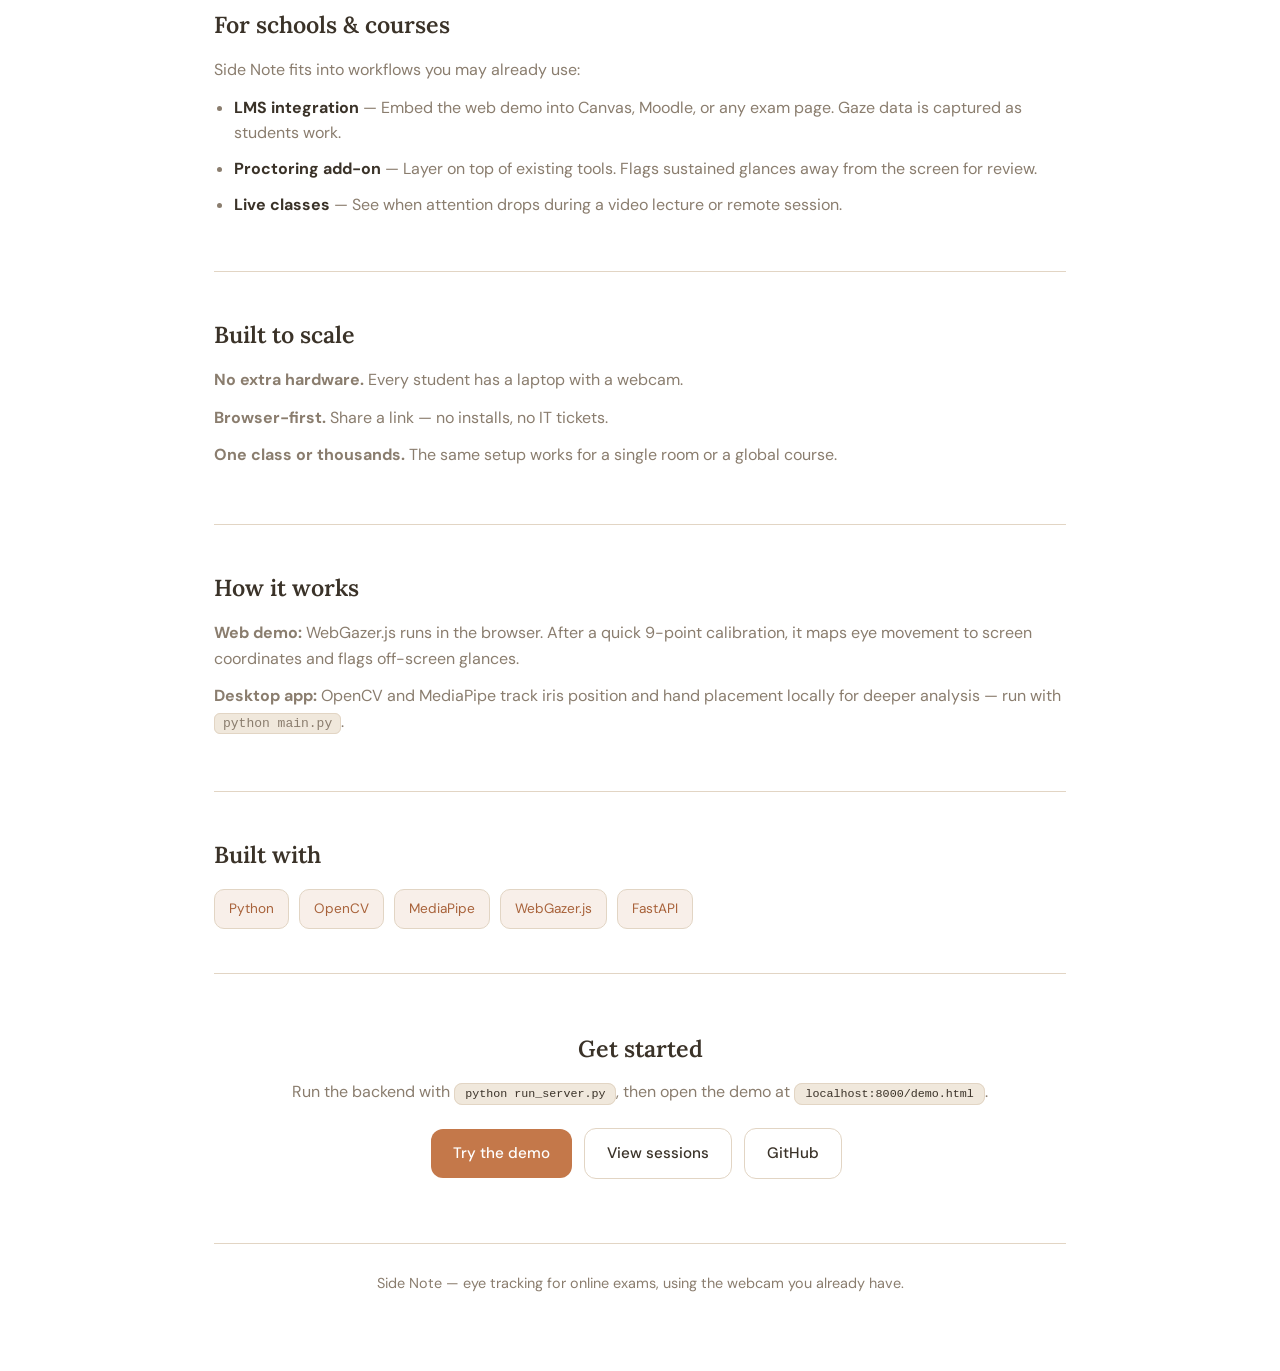
==== commit 2afb2393: "Improve eye tracking accuracy with gaze-only calibration and zone hysteresis. Switch to weightedRidg" ====
--- a/website/index.html
+++ b/website/index.html
@@ -6,373 +6,105 @@
   <title>Side Note — Eye Tracking for Everyone</title>
   <link rel="preconnect" href="https://fonts.googleapis.com">
   <link rel="preconnect" href="https://fonts.gstatic.com" crossorigin>
-  <link href="https://fonts.googleapis.com/css2?family=DM+Sans:wght@400;500;600;700&family=JetBrains+Mono:wght@400;500&display=swap" rel="stylesheet">
-  <style>
-    :root {
-      --bg: #0a0e17;
-      --surface: #131920;
-      --border: #1e2733;
-      --text: #e6edf3;
-      --muted: #8b949e;
-      --accent: #00d4aa;
-      --accent-dim: #00a884;
-      --warning: #ffb020;
-    }
-
-    * {
-      margin: 0;
-      padding: 0;
-      box-sizing: border-box;
-    }
-
-    body {
-      font-family: 'DM Sans', system-ui, sans-serif;
-      background: var(--bg);
-      color: var(--text);
-      line-height: 1.6;
-      min-height: 100vh;
-    }
-
-    /* Layout */
-    .container {
-      max-width: 900px;
-      margin: 0 auto;
-      padding: 0 24px;
-    }
-
-    /* Hero */
-    .hero {
-      padding: 80px 0 60px;
-      text-align: center;
-    }
-
-    .hero .logo {
-      margin-bottom: 16px;
-      display: block;
-    }
-
-    .hero h1 {
-      font-size: clamp(2.5rem, 6vw, 3.5rem);
-      font-weight: 700;
-      letter-spacing: -0.02em;
-      margin-bottom: 12px;
-      background: linear-gradient(135deg, #fff 0%, var(--accent) 100%);
-      -webkit-background-clip: text;
-      -webkit-text-fill-color: transparent;
-      background-clip: text;
-    }
-
-    .hero .tagline {
-      font-size: 1.2rem;
-      color: var(--muted);
-      margin-bottom: 32px;
-    }
-
-    .hero .badge {
-      display: inline-block;
-      padding: 6px 14px;
-      background: rgba(0, 212, 170, 0.15);
-      border: 1px solid var(--accent-dim);
-      border-radius: 100px;
-      font-size: 0.85rem;
-      color: var(--accent);
-      font-family: 'JetBrains Mono', monospace;
-    }
-
-    /* Sections */
-    section {
-      padding: 48px 0;
-      border-top: 1px solid var(--border);
-    }
-
-    section h2 {
-      font-size: 1.5rem;
-      font-weight: 600;
-      margin-bottom: 16px;
-      color: var(--text);
-    }
-
-    section p {
-      color: var(--muted);
-      margin-bottom: 12px;
-    }
-
-    /* Prototype */
-    .prototype {
-      background: var(--surface);
-      border: 1px solid var(--border);
-      border-radius: 16px;
-      overflow: hidden;
-      margin-top: 24px;
-    }
-
-    .prototype-header {
-      padding: 20px 24px;
-      background: rgba(0,0,0,0.2);
-      border-bottom: 1px solid var(--border);
-      display: flex;
-      align-items: center;
-      justify-content: space-between;
-      flex-wrap: wrap;
-      gap: 12px;
-    }
-
-    .prototype-header h3 {
-      font-size: 1.1rem;
-      font-weight: 600;
-    }
-
-    .prototype-actions {
-      display: flex;
-      gap: 10px;
-      flex-wrap: wrap;
-    }
-
-    .btn {
-      padding: 10px 20px;
-      border-radius: 8px;
-      font-size: 0.9rem;
-      font-weight: 500;
-      cursor: pointer;
-      border: none;
-      font-family: inherit;
-      transition: all 0.2s;
-    }
-
-    .btn-primary {
-      background: var(--accent);
-      color: var(--bg);
-    }
-
-    .btn-primary:hover {
-      background: var(--accent-dim);
-    }
-
-    .btn-secondary {
-      background: transparent;
-      border: 1px solid var(--border);
-      color: var(--text);
-    }
-
-    .btn-secondary:hover {
-      border-color: var(--muted);
-      background: rgba(255,255,255,0.05);
-    }
-
-    .prototype-frame {
-      position: relative;
-      min-height: 400px;
-      background: #0d1117;
-    }
-
-    #gazeDemo {
-      width: 100%;
-      min-height: 400px;
-      display: block;
-    }
-
-    .gaze-indicator {
-      position: absolute;
-      width: 24px;
-      height: 24px;
-      border-radius: 50%;
-      background: var(--accent);
-      border: 3px solid rgba(0,212,170,0.5);
-      pointer-events: none;
-      transform: translate(-50%, -50%);
-      display: none;
-      transition: left 0.05s, top 0.05s;
-    }
-
-    .prototype-status {
-      padding: 12px 24px;
-      font-size: 0.9rem;
-      color: var(--muted);
-      font-family: 'JetBrains Mono', monospace;
-      border-top: 1px solid var(--border);
-    }
-
-    .prototype-status.active {
-      color: var(--accent);
-    }
-
-    /* Feature list */
-    .features {
-      display: grid;
-      grid-template-columns: repeat(auto-fit, minmax(200px, 1fr));
-      gap: 20px;
-      margin-top: 24px;
-    }
-
-    .feature {
-      padding: 20px;
-      background: var(--surface);
-      border: 1px solid var(--border);
-      border-radius: 12px;
-    }
-
-    .feature h4 {
-      font-size: 1rem;
-      margin-bottom: 8px;
-      color: var(--accent);
-    }
-
-    .feature p {
-      font-size: 0.9rem;
-      margin: 0;
-    }
-
-    /* Tech stack */
-    .tech-list {
-      display: flex;
-      flex-wrap: wrap;
-      gap: 10px;
-      margin-top: 16px;
-    }
-
-    .tech-tag {
-      padding: 8px 14px;
-      background: rgba(0,212,170,0.1);
-      border: 1px solid var(--border);
-      border-radius: 8px;
-      font-family: 'JetBrains Mono', monospace;
-      font-size: 0.85rem;
-      color: var(--accent);
-    }
-
-    /* CTA */
-    .cta {
-      text-align: center;
-      padding: 60px 0;
-    }
-
-    .cta h2 {
-      margin-bottom: 12px;
-    }
-
-    .cta p {
-      margin-bottom: 24px;
-    }
-
-    .cta .btn {
-      display: inline-block;
-      text-decoration: none;
-      margin: 0 8px 8px 0;
-    }
-
-    .cta code {
-      background: var(--surface);
-      padding: 2px 8px;
-      border-radius: 4px;
-      font-family: 'JetBrains Mono', monospace;
-      font-size: 0.9em;
-    }
-
-    /* Footer */
-    footer {
-      padding: 24px 0;
-      border-top: 1px solid var(--border);
-      text-align: center;
-      color: var(--muted);
-      font-size: 0.9rem;
-    }
-  </style>
+  <link href="https://fonts.googleapis.com/css2?family=DM+Sans:wght@400;500;600;700&family=Lora:wght@500;600&display=swap" rel="stylesheet">
+  <link rel="stylesheet" href="css/demo.css">
+  <link rel="stylesheet" href="css/home.css">
 </head>
 <body>
-  <div class="container">
+  <div class="home-shell">
     <header class="hero">
       <img src="logo.svg" alt="Side Note" class="logo" width="64" height="64">
       <h1>Side Note</h1>
-      <p class="tagline">Reduce cheating in online exams — detect when students look at phones or notes</p>
-      <span class="badge">Python + Web prototype</span>
+      <p class="tagline">A simple way to notice when someone's eyes wander during an online exam — using the webcam they already have.</p>
+      <span class="badge">Works in the browser · No extra hardware</span>
     </header>
 
-    <section>
-      <h2>Our goal</h2>
-      <p>Online exams make it easy to cheat: students glance at their phone, peek at notes, or use a second device. Proctors can't see everything. Side Note uses eye tracking to detect when attention leaves the screen — flagging suspicious glances toward phones, papers, or other devices.</p>
-      <p>No expensive hardware. No new cameras. Just the webcam students already have.</p>
+    <section class="home-section">
+      <h2>Why we built this</h2>
+      <p>During online exams, it's hard to tell if someone is glancing at their phone, notes on their desk, or a second screen. Proctors can't watch every student closely.</p>
+      <p>Side Note uses eye tracking to gently flag when attention drifts away from the screen — no special equipment, just a regular webcam.</p>
     </section>
 
-    <section>
-      <h2>What is Side Note?</h2>
-      <p>Side Note is a real-time eye tracking application that works with your existing webcam. It tracks gaze direction and iris position to understand where someone is looking — on-screen or off.</p>
+    <section class="home-section">
+      <h2>What it does</h2>
+      <p>Side Note follows where someone is looking — on the exam content, toward the bottom of the screen, or off to the sides — and logs brief warnings when it looks suspicious.</p>
 
       <div class="features">
         <div class="feature">
           <h4>Real-time tracking</h4>
-          <p>MediaPipe Face Mesh powers accurate iris and gaze detection at 30+ fps</p>
+          <p>Follows gaze as the student works through questions, with a live status panel during the exam.</p>
         </div>
         <div class="feature">
-          <h4>Zero hardware cost</h4>
-          <p>Works with any webcam — no Tobii or EyeLink required</p>
+          <h4>No extra gear</h4>
+          <p>Runs on any laptop with a built-in webcam. Nothing to install or ship to students.</p>
         </div>
         <div class="feature">
-          <h4>Python & Web</h4>
-          <p>Desktop app (Python) and browser prototype (WebGazer.js) for flexibility</p>
+          <h4>Browser or desktop</h4>
+          <p>Try the web demo in Chrome, or run the full Python app locally for deeper testing.</p>
         </div>
       </div>
     </section>
 
-    <section>
-      <h2>Try the prototype</h2>
-      <p>Use the guided web demo: camera setup → 9-point calibration → accuracy check → practice exam with live integrity monitoring.</p>
+    <section class="home-section">
+      <h2>Try it yourself</h2>
+      <p>Walk through a short setup — camera, calibration, optional accuracy check — then take a sample biology exam and see the monitor in action.</p>
 
-      <div class="prototype">
+      <div class="prototype-card">
         <div class="prototype-header">
-          <h3>Browser-based gaze tracking</h3>
-          <a href="demo.html" target="_blank" class="btn btn-primary">Open prototype →</a>
+          <h3>Browser demo</h3>
+          <a href="demo.html" class="btn btn-primary">Open demo →</a>
         </div>
-        <div class="prototype-frame" style="min-height: 200px; display: flex; align-items: center; justify-content: center; flex-direction: column; gap: 16px;">
-          <p style="color: var(--muted); margin: 0;">Click the button above to try eye tracking in a new tab.</p>
-          <a href="demo.html" target="_blank" class="btn btn-secondary">Try it now</a>
+        <div class="prototype-body">
+          <p style="color: var(--muted); margin: 0; text-align: center;">Takes about 5 minutes. Best in Chrome or Edge with good lighting.</p>
+          <a href="demo.html" class="btn btn-secondary">Start the demo</a>
         </div>
       </div>
     </section>
 
-    <section>
-      <h2>Online courses & classes</h2>
-      <p>Side Note fits into the workflows schools and platforms already use:</p>
-      <ul style="color: var(--muted); margin: 12px 0 0 20px;">
-        <li style="margin-bottom: 8px;"><strong style="color: var(--text);">LMS integration</strong> — Embed the web prototype into Canvas, Moodle, or any exam platform. Students take tests in the browser; gaze data is captured in real time.</li>
-        <li style="margin-bottom: 8px;"><strong style="color: var(--text);">Proctoring add-on</strong> — Works alongside existing proctoring tools. When gaze leaves the screen for more than a few seconds, flag it for review.</li>
-        <li style="margin-bottom: 8px;"><strong style="color: var(--text);">Live classes</strong> — Monitor engagement during video lectures. See when attention drops or students look away.</li>
+    <section class="home-section">
+      <h2>For schools &amp; courses</h2>
+      <p>Side Note fits into workflows you may already use:</p>
+      <ul>
+        <li><strong>LMS integration</strong> — Embed the web demo into Canvas, Moodle, or any exam page. Gaze data is captured as students work.</li>
+        <li><strong>Proctoring add-on</strong> — Layer on top of existing tools. Flags sustained glances away from the screen for review.</li>
+        <li><strong>Live classes</strong> — See when attention drops during a video lecture or remote session.</li>
       </ul>
     </section>
 
-    <section>
-      <h2>Why it scales</h2>
-      <p><strong>No extra hardware.</strong> Every student has a laptop with a webcam. No need for Tobii trackers or specialized equipment.</p>
-      <p><strong>Browser-based.</strong> Deploy via a link. No installs, no IT headaches. Works on any device with a camera.</p>
-      <p><strong>From one class to millions.</strong> The same system handles a single classroom or a global MOOC. Add more users without adding more hardware.</p>
+    <section class="home-section">
+      <h2>Built to scale</h2>
+      <p><strong>No extra hardware.</strong> Every student has a laptop with a webcam.</p>
+      <p><strong>Browser-first.</strong> Share a link — no installs, no IT tickets.</p>
+      <p><strong>One class or thousands.</strong> The same setup works for a single room or a global course.</p>
     </section>
 
-    <section>
+    <section class="home-section">
       <h2>How it works</h2>
-      <p><strong>Desktop (Python):</strong> Uses OpenCV + MediaPipe Face Mesh to detect 468 facial landmarks. Iris and eye centers are used to compute gaze direction. A green box confirms when eyes are tracked.</p>
-      <p><strong>Web prototype:</strong> WebGazer.js runs in the browser. Calibrate once, then gaze coordinates are mapped to the screen for testing without installation.</p>
+      <p><strong>Web demo:</strong> WebGazer.js runs in the browser. After a quick 9-point calibration, it maps eye movement to screen coordinates and flags off-screen glances.</p>
+      <p><strong>Desktop app:</strong> OpenCV and MediaPipe track iris position and hand placement locally for deeper analysis — run with <code style="background:var(--surface-soft);padding:2px 8px;border-radius:6px;border:1px solid var(--border)">python main.py</code>.</p>
     </section>
 
-    <section>
-      <h2>Tech stack</h2>
+    <section class="home-section">
+      <h2>Built with</h2>
       <div class="tech-list">
         <span class="tech-tag">Python</span>
         <span class="tech-tag">OpenCV</span>
         <span class="tech-tag">MediaPipe</span>
         <span class="tech-tag">WebGazer.js</span>
-        <span class="tech-tag">NumPy</span>
+        <span class="tech-tag">FastAPI</span>
       </div>
     </section>
 
-    <section class="cta">
+    <section class="home-section cta">
       <h2>Get started</h2>
-      <p>Clone the repo and run <code>python main.py</code> for the full desktop experience.</p>
-      <a href="demo.html" target="_blank" class="btn btn-primary">Try web prototype</a>
-      <a href="sessions.html" target="_blank" class="btn btn-secondary">View sessions</a>
-      <a href="https://github.com/sheakrehan02-pixel/SideNote" class="btn btn-secondary">View on GitHub</a>
+      <p>Run the backend with <code>python run_server.py</code>, then open the demo at <code>localhost:8000/demo.html</code>.</p>
+      <a href="demo.html" class="btn btn-primary">Try the demo</a>
+      <a href="sessions.html" class="btn btn-secondary">View sessions</a>
+      <a href="https://github.com/sheakrehan02-pixel/SideNote" class="btn btn-secondary">GitHub</a>
     </section>
 
-    <footer>
-      Side Note — Reduce cheating in online exams with eye tracking. Scalable. No extra hardware.
+    <footer class="home-footer">
+      Side Note — eye tracking for online exams, using the webcam you already have.
     </footer>
   </div>
 </body>
--- a/website/css/demo.css
+++ b/website/css/demo.css
@@ -0,0 +1,485 @@
+/* Side Note — warm, human proctoring demo */
+
+:root {
+  --bg: #f5efe6;
+  --surface: #fffcf8;
+  --surface-soft: #f0e8dc;
+  --border: #e2d5c4;
+  --text: #3a3228;
+  --muted: #8a7d6e;
+  --accent: #c4784a;
+  --accent-dim: #a8623a;
+  --accent-soft: rgba(196, 120, 74, 0.12);
+  --ok: #7a9e6a;
+  --warning: #c4956a;
+  --danger: #c46a6a;
+  --shadow: rgba(58, 50, 40, 0.06);
+}
+
+* { margin: 0; padding: 0; box-sizing: border-box; }
+
+body {
+  font-family: 'DM Sans', 'Segoe UI', system-ui, sans-serif;
+  background: linear-gradient(165deg, #f5efe6 0%, #ebe3d6 50%, #f0e8dc 100%);
+  background-attachment: fixed;
+  color: var(--text);
+  min-height: 100vh;
+  line-height: 1.6;
+}
+
+a { color: var(--accent-dim); text-decoration: none; }
+a:hover { text-decoration: underline; color: var(--accent); }
+
+.app-shell {
+  max-width: 1100px;
+  margin: 0 auto;
+  padding: 24px 20px 48px;
+}
+
+.top-bar {
+  display: flex;
+  align-items: center;
+  justify-content: space-between;
+  gap: 16px;
+  flex-wrap: wrap;
+  margin-bottom: 28px;
+}
+
+.top-bar h1 {
+  font-family: 'Lora', Georgia, serif;
+  font-size: 1.4rem;
+  font-weight: 600;
+  display: flex;
+  align-items: center;
+  gap: 10px;
+  color: var(--text);
+}
+
+.step-track {
+  display: flex;
+  gap: 8px;
+  align-items: center;
+}
+
+.step-dot {
+  width: 10px;
+  height: 10px;
+  border-radius: 50%;
+  background: var(--border);
+  transition: background 0.25s, box-shadow 0.25s;
+}
+
+.step-dot.active {
+  background: var(--accent);
+  box-shadow: 0 0 0 3px var(--accent-soft);
+}
+.step-dot.done { background: var(--accent-dim); }
+
+.panel {
+  background: var(--surface);
+  border: 1px solid var(--border);
+  border-radius: 20px;
+  padding: 32px;
+  box-shadow: 0 4px 24px var(--shadow);
+}
+
+.panel h2 {
+  font-family: 'Lora', Georgia, serif;
+  font-size: 1.5rem;
+  font-weight: 600;
+  margin-bottom: 14px;
+  color: var(--text);
+}
+
+.panel p { color: var(--muted); margin-bottom: 12px; }
+
+.lib-status {
+  padding: 12px 16px;
+  border-radius: 12px;
+  font-size: 0.9rem;
+  margin-bottom: 12px;
+  background: var(--surface-soft);
+}
+
+.lib-status.ok { color: var(--ok); border: 1px solid rgba(122, 158, 106, 0.35); }
+.lib-status.warn { color: var(--warning); border: 1px solid rgba(196, 149, 106, 0.35); }
+.lib-status.err { color: var(--danger); border: 1px solid rgba(196, 106, 106, 0.35); }
+
+.checklist {
+  list-style: none;
+  margin: 16px 0 24px;
+}
+
+.checklist li {
+  padding: 14px 16px;
+  border: 1px solid var(--border);
+  border-radius: 14px;
+  margin-bottom: 10px;
+  color: var(--muted);
+  background: var(--surface-soft);
+}
+
+.checklist li strong {
+  color: var(--text);
+  display: block;
+  margin-bottom: 4px;
+  font-weight: 600;
+}
+
+.btn-row {
+  display: flex;
+  gap: 10px;
+  flex-wrap: wrap;
+  margin-top: 20px;
+}
+
+.btn {
+  padding: 12px 22px;
+  border-radius: 12px;
+  border: none;
+  font-size: 0.95rem;
+  font-weight: 500;
+  cursor: pointer;
+  font-family: inherit;
+  transition: background 0.2s, border-color 0.2s, transform 0.15s;
+}
+
+.btn:hover:not(:disabled) { transform: translateY(-1px); }
+.btn:disabled { opacity: 0.45; cursor: not-allowed; }
+
+.btn-primary {
+  background: var(--accent);
+  color: #fff;
+}
+.btn-primary:hover:not(:disabled) { background: var(--accent-dim); }
+
+.btn-secondary {
+  background: transparent;
+  border: 1px solid var(--border);
+  color: var(--text);
+}
+.btn-secondary:hover:not(:disabled) { border-color: var(--muted); background: var(--surface-soft); }
+
+.btn-danger {
+  background: rgba(196, 106, 106, 0.1);
+  color: var(--danger);
+  border: 1px solid rgba(196, 106, 106, 0.3);
+}
+
+.progress-text {
+  font-size: 0.9rem;
+  color: var(--accent-dim);
+  margin-top: 12px;
+}
+
+.validation-result { margin-top: 12px; font-weight: 500; }
+.validation-result.pass { color: var(--ok); }
+.validation-result.fail { color: var(--warning); }
+
+.exam-layout {
+  display: grid;
+  grid-template-columns: 1fr 300px;
+  gap: 20px;
+}
+
+@media (max-width: 900px) {
+  .exam-layout { grid-template-columns: 1fr; }
+}
+
+#exam-content {
+  background: var(--surface-soft);
+  border: 1px solid var(--border);
+  border-radius: 16px;
+  padding: 24px;
+}
+
+#exam-content h3 {
+  font-family: 'Lora', Georgia, serif;
+  margin-bottom: 16px;
+}
+
+.question-block {
+  margin-bottom: 24px;
+  padding-bottom: 20px;
+  border-bottom: 1px solid var(--border);
+}
+
+.question-block:last-child { border-bottom: none; }
+
+.question-block label {
+  display: block;
+  font-weight: 600;
+  margin-bottom: 10px;
+}
+
+.question-block textarea,
+.question-block input[type="text"] {
+  width: 100%;
+  padding: 12px 14px;
+  border-radius: 12px;
+  border: 1px solid var(--border);
+  background: var(--surface);
+  color: var(--text);
+  font-family: inherit;
+  font-size: 0.95rem;
+  transition: border-color 0.2s;
+}
+
+.question-block textarea:focus,
+.question-block input[type="text"]:focus {
+  outline: none;
+  border-color: var(--accent);
+}
+
+.question-block textarea { min-height: 80px; resize: vertical; }
+
+.proctor-panel {
+  background: var(--surface-soft);
+  border: 1px solid var(--border);
+  border-radius: 16px;
+  padding: 20px;
+}
+
+.proctor-panel h4 {
+  font-size: 0.8rem;
+  text-transform: uppercase;
+  letter-spacing: 0.05em;
+  color: var(--muted);
+  margin-bottom: 12px;
+  font-weight: 600;
+}
+
+.status-badge {
+  display: inline-block;
+  padding: 7px 16px;
+  border-radius: 10px;
+  font-weight: 600;
+  font-size: 0.85rem;
+  color: #fff;
+  margin-bottom: 12px;
+}
+
+#statusMessages {
+  list-style: none;
+  font-size: 0.9rem;
+  color: var(--muted);
+  margin-bottom: 16px;
+}
+
+#statusMessages .ok-msg { color: var(--ok); }
+
+.exam-meta {
+  font-size: 0.85rem;
+  color: var(--muted);
+  margin-bottom: 12px;
+}
+
+#eventLog {
+  list-style: none;
+  max-height: 180px;
+  overflow-y: auto;
+  font-size: 0.82rem;
+}
+
+#eventLog li {
+  padding: 6px 0;
+  border-bottom: 1px solid var(--border);
+  color: var(--muted);
+}
+
+#eventLog li.warning { color: var(--warning); }
+#eventLog li.suspicious { color: var(--danger); }
+
+.toggle-row {
+  display: flex;
+  align-items: center;
+  gap: 8px;
+  font-size: 0.85rem;
+  color: var(--muted);
+  margin-top: 12px;
+}
+
+.zone-legend {
+  margin-top: 16px;
+  padding-top: 12px;
+  border-top: 1px solid var(--border);
+  font-size: 0.78rem;
+  color: var(--muted);
+  line-height: 1.7;
+}
+
+.zone-legend span {
+  display: inline-block;
+  width: 10px;
+  height: 10px;
+  border-radius: 3px;
+  margin-right: 4px;
+  vertical-align: middle;
+}
+
+.zone-flag { background: rgba(196, 106, 106, 0.45); }
+.zone-warn { background: rgba(196, 149, 106, 0.45); }
+
+#gazeDot {
+  position: fixed;
+  width: 20px;
+  height: 20px;
+  border-radius: 50%;
+  background: var(--accent);
+  border: 3px solid rgba(255, 255, 255, 0.85);
+  pointer-events: none;
+  transform: translate(-50%, -50%);
+  z-index: 9999;
+  display: none;
+  box-shadow: 0 2px 12px rgba(196, 120, 74, 0.45);
+  transition: left 0.05s linear, top 0.05s linear;
+}
+
+#calOverlay {
+  position: fixed;
+  inset: 0;
+  z-index: 10000;
+  pointer-events: none;
+  visibility: hidden;
+}
+
+#calOverlay.visible {
+  pointer-events: auto;
+  visibility: visible;
+}
+
+.cal-backdrop {
+  position: absolute;
+  inset: 0;
+  background: rgba(58, 50, 40, 0.88);
+}
+
+.cal-instructions {
+  position: absolute;
+  top: 24px;
+  left: 50%;
+  transform: translateX(-50%);
+  text-align: center;
+  max-width: 520px;
+  padding: 0 16px;
+  color: #f5efe6;
+}
+
+.cal-instructions h2 {
+  font-family: 'Lora', Georgia, serif;
+  font-size: 1.3rem;
+  margin-bottom: 8px;
+  color: #fff;
+}
+
+.cal-instructions p { color: rgba(245, 239, 230, 0.75); }
+.cal-tip { font-size: 0.85rem; margin-top: 8px; color: var(--accent) !important; }
+
+.cal-target-static {
+  position: fixed;
+  width: 56px;
+  height: 56px;
+  transform: translate(-50%, -50%);
+  pointer-events: none;
+  z-index: 10002;
+}
+
+.cal-target {
+  position: fixed;
+  width: 56px;
+  height: 56px;
+  transform: translate(-50%, -50%);
+  border: none;
+  background: transparent;
+  cursor: crosshair;
+  padding: 0;
+  z-index: 10002;
+}
+
+.cal-target-ring {
+  position: absolute;
+  inset: 0;
+  border: 3px solid var(--accent);
+  border-radius: 50%;
+  animation: pulse 1.4s ease-in-out infinite;
+}
+
+.cal-target-core {
+  position: absolute;
+  inset: 18px;
+  background: var(--accent);
+  border-radius: 50%;
+}
+
+@keyframes pulse {
+  0%, 100% { transform: scale(1); opacity: 1; }
+  50% { transform: scale(1.12); opacity: 0.75; }
+}
+
+.cal-skip {
+  position: fixed;
+  bottom: 24px;
+  left: 50%;
+  transform: translateX(-50%);
+}
+
+.val-target {
+  position: fixed;
+  width: 24px;
+  height: 24px;
+  transform: translate(-50%, -50%);
+  background: var(--ok);
+  border-radius: 50%;
+  box-shadow: 0 0 20px rgba(122, 158, 106, 0.5);
+  z-index: 10002;
+}
+
+.val-gaze-dot {
+  position: fixed;
+  width: 18px;
+  height: 18px;
+  transform: translate(-50%, -50%);
+  border-radius: 50%;
+  background: var(--accent);
+  border: 2px solid #fff;
+  z-index: 10003;
+  display: none;
+  pointer-events: none;
+  box-shadow: 0 2px 10px rgba(196, 120, 74, 0.4);
+}
+
+.score-ring {
+  font-family: 'Lora', Georgia, serif;
+  font-size: 3rem;
+  font-weight: 600;
+  color: var(--accent);
+  margin: 16px 0;
+}
+
+#reportEvents {
+  list-style: none;
+  margin-top: 12px;
+  max-height: 240px;
+  overflow-y: auto;
+}
+
+#reportEvents li {
+  padding: 8px 0;
+  border-bottom: 1px solid var(--border);
+  font-size: 0.9rem;
+  color: var(--muted);
+}
+
+#reportEvents li.suspicious { color: var(--danger); }
+#reportEvents li.warning { color: var(--warning); }
+
+.setup-link {
+  margin-top: 20px;
+  padding: 16px;
+  background: var(--accent-soft);
+  border: 1px solid rgba(196, 120, 74, 0.2);
+  border-radius: 14px;
+  font-size: 0.9rem;
+}
+
+.setup-link a { font-weight: 600; }
--- a/website/css/home.css
+++ b/website/css/home.css
@@ -0,0 +1,197 @@
+/* Side Note — homepage layout (uses variables from demo.css) */
+
+.home-shell {
+  max-width: 900px;
+  margin: 0 auto;
+  padding: 0 24px 48px;
+}
+
+.hero {
+  padding: 72px 0 56px;
+  text-align: center;
+}
+
+.hero .logo {
+  margin-bottom: 20px;
+  display: block;
+  margin-left: auto;
+  margin-right: auto;
+}
+
+.hero h1 {
+  font-family: 'Lora', Georgia, serif;
+  font-size: clamp(2.4rem, 6vw, 3.2rem);
+  font-weight: 600;
+  letter-spacing: -0.01em;
+  margin-bottom: 16px;
+  color: var(--text);
+}
+
+.hero .tagline {
+  font-size: 1.15rem;
+  color: var(--muted);
+  margin-bottom: 28px;
+  max-width: 560px;
+  margin-left: auto;
+  margin-right: auto;
+  line-height: 1.65;
+}
+
+.hero .badge {
+  display: inline-block;
+  padding: 8px 16px;
+  background: var(--accent-soft);
+  border: 1px solid rgba(196, 120, 74, 0.25);
+  border-radius: 100px;
+  font-size: 0.85rem;
+  color: var(--accent-dim);
+}
+
+.home-section {
+  padding: 44px 0;
+  border-top: 1px solid var(--border);
+}
+
+.home-section h2 {
+  font-family: 'Lora', Georgia, serif;
+  font-size: 1.45rem;
+  font-weight: 600;
+  margin-bottom: 14px;
+  color: var(--text);
+}
+
+.home-section p {
+  color: var(--muted);
+  margin-bottom: 12px;
+}
+
+.home-section ul {
+  color: var(--muted);
+  margin: 12px 0 0 20px;
+}
+
+.home-section li {
+  margin-bottom: 10px;
+  line-height: 1.6;
+}
+
+.home-section li strong {
+  color: var(--text);
+}
+
+.features {
+  display: grid;
+  grid-template-columns: repeat(auto-fit, minmax(220px, 1fr));
+  gap: 16px;
+  margin-top: 24px;
+}
+
+.feature {
+  padding: 22px;
+  background: var(--surface-soft);
+  border: 1px solid var(--border);
+  border-radius: 16px;
+}
+
+.feature h4 {
+  font-family: 'Lora', Georgia, serif;
+  font-size: 1rem;
+  margin-bottom: 8px;
+  color: var(--accent-dim);
+  font-weight: 600;
+}
+
+.feature p {
+  font-size: 0.92rem;
+  margin: 0;
+}
+
+.prototype-card {
+  background: var(--surface);
+  border: 1px solid var(--border);
+  border-radius: 20px;
+  overflow: hidden;
+  margin-top: 24px;
+  box-shadow: 0 4px 24px var(--shadow);
+}
+
+.prototype-header {
+  padding: 22px 24px;
+  background: var(--surface-soft);
+  border-bottom: 1px solid var(--border);
+  display: flex;
+  align-items: center;
+  justify-content: space-between;
+  flex-wrap: wrap;
+  gap: 12px;
+}
+
+.prototype-header h3 {
+  font-family: 'Lora', Georgia, serif;
+  font-size: 1.1rem;
+  font-weight: 600;
+}
+
+.prototype-body {
+  min-height: 180px;
+  display: flex;
+  align-items: center;
+  justify-content: center;
+  flex-direction: column;
+  gap: 16px;
+  padding: 32px 24px;
+  background: var(--surface-soft);
+}
+
+.tech-list {
+  display: flex;
+  flex-wrap: wrap;
+  gap: 10px;
+  margin-top: 16px;
+}
+
+.tech-tag {
+  padding: 8px 14px;
+  background: var(--accent-soft);
+  border: 1px solid var(--border);
+  border-radius: 10px;
+  font-size: 0.85rem;
+  color: var(--accent-dim);
+}
+
+.cta {
+  text-align: center;
+  padding: 56px 0;
+}
+
+.cta h2 {
+  font-family: 'Lora', Georgia, serif;
+  margin-bottom: 12px;
+}
+
+.cta p {
+  margin-bottom: 24px;
+}
+
+.cta .btn {
+  display: inline-block;
+  text-decoration: none;
+  margin: 0 8px 8px 0;
+}
+
+.cta code {
+  background: var(--surface-soft);
+  padding: 3px 10px;
+  border-radius: 8px;
+  font-size: 0.9em;
+  color: var(--text);
+  border: 1px solid var(--border);
+}
+
+.home-footer {
+  padding: 28px 0;
+  border-top: 1px solid var(--border);
+  text-align: center;
+  color: var(--muted);
+  font-size: 0.9rem;
+}
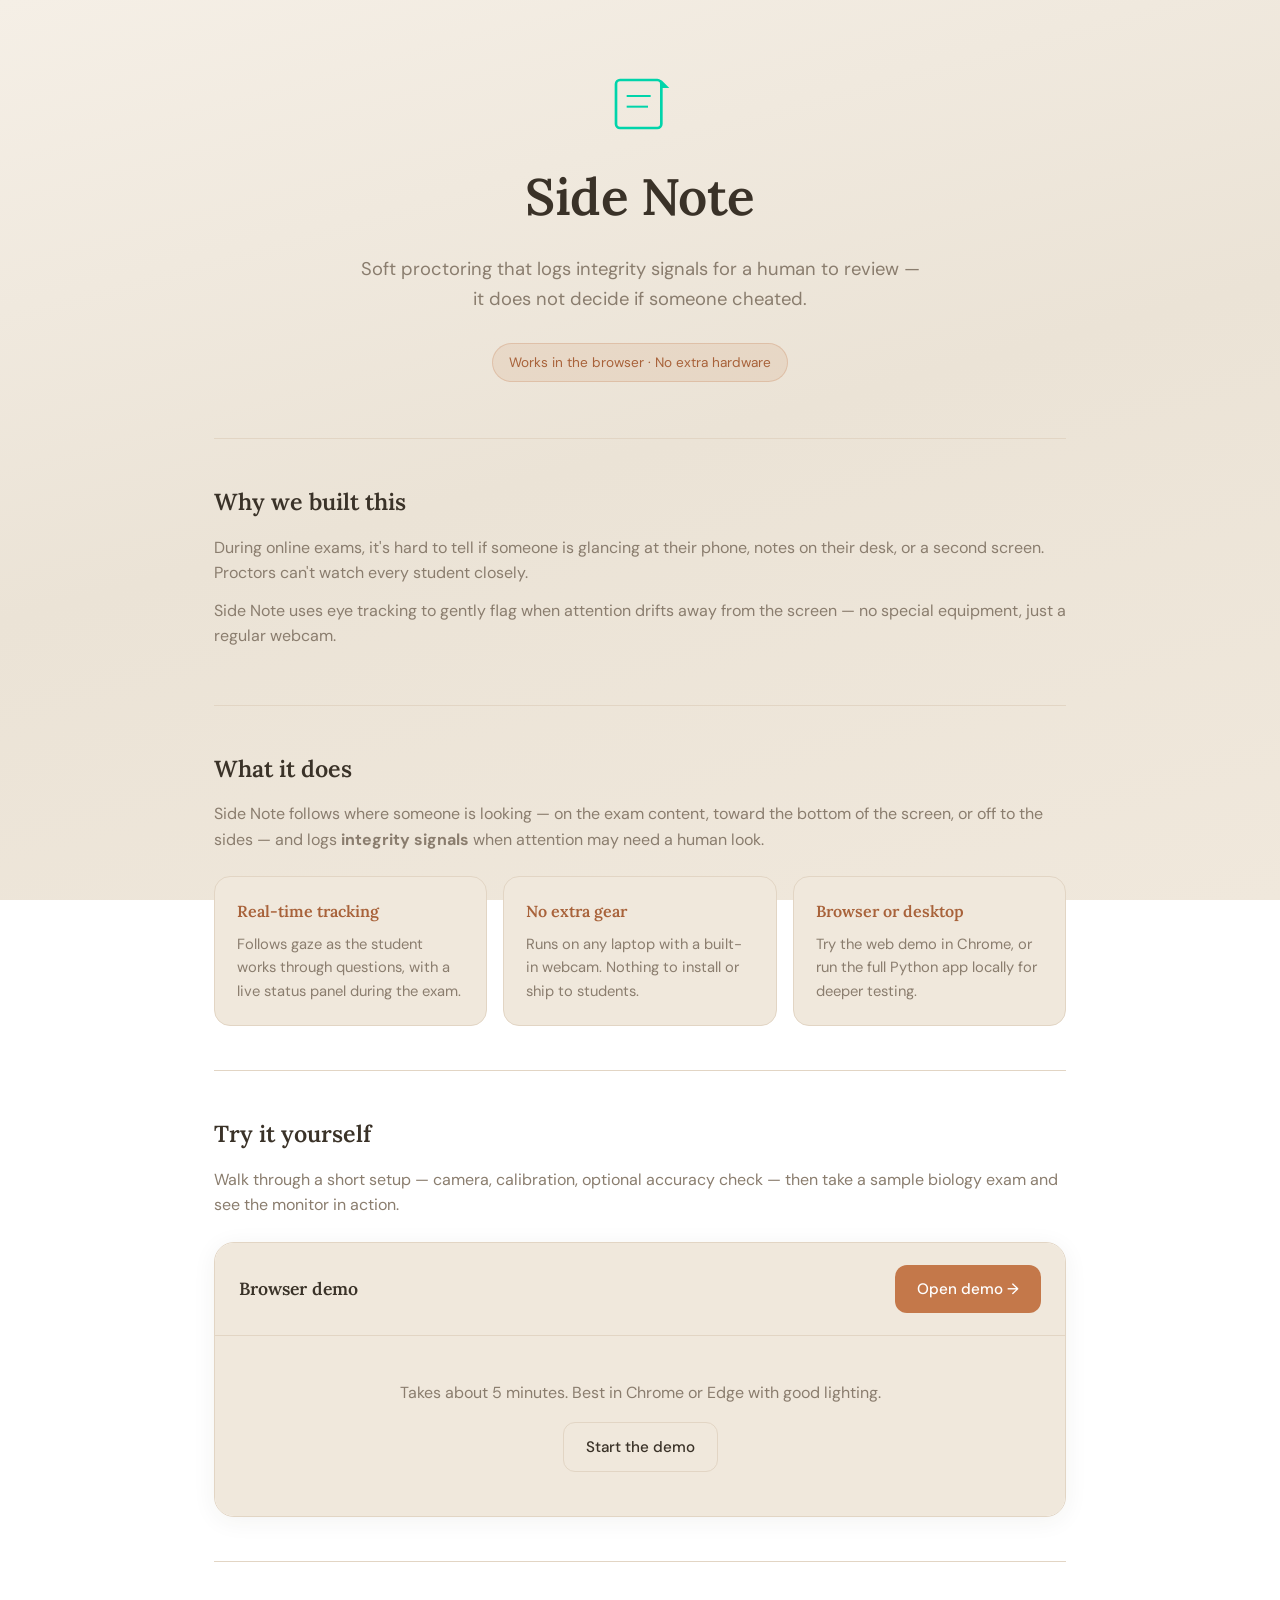
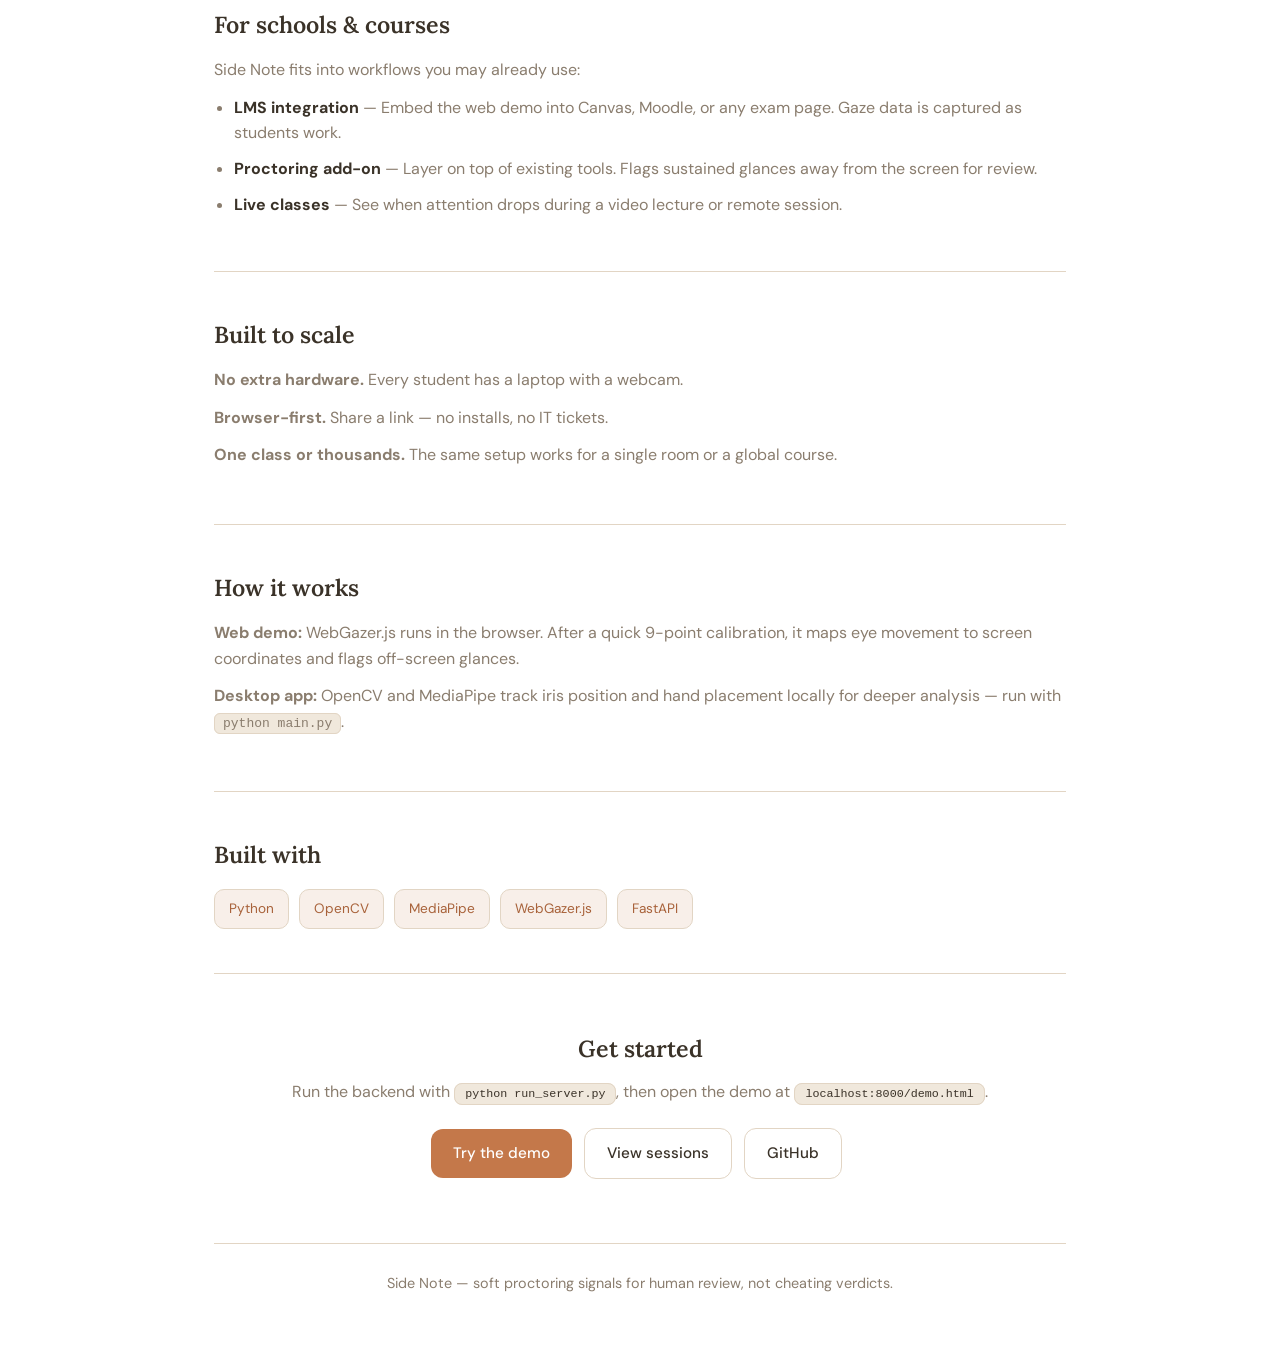
==== commit f9245065: "Ship soft-proctoring MVP freeze, instructor review, and pilot packaging. Add week2_tune detector har" ====
--- a/website/index.html
+++ b/website/index.html
@@ -15,7 +15,7 @@
     <header class="hero">
       <img src="logo.svg" alt="Side Note" class="logo" width="64" height="64">
       <h1>Side Note</h1>
-      <p class="tagline">A simple way to notice when someone's eyes wander during an online exam — using the webcam they already have.</p>
+      <p class="tagline">Soft proctoring that logs integrity signals for a human to review — it does not decide if someone cheated.</p>
       <span class="badge">Works in the browser · No extra hardware</span>
     </header>
 
@@ -27,7 +27,7 @@
 
     <section class="home-section">
       <h2>What it does</h2>
-      <p>Side Note follows where someone is looking — on the exam content, toward the bottom of the screen, or off to the sides — and logs brief warnings when it looks suspicious.</p>
+      <p>Side Note follows where someone is looking — on the exam content, toward the bottom of the screen, or off to the sides — and logs <strong>integrity signals</strong> when attention may need a human look.</p>
 
       <div class="features">
         <div class="feature">
@@ -104,7 +104,7 @@
     </section>
 
     <footer class="home-footer">
-      Side Note — eye tracking for online exams, using the webcam you already have.
+      Side Note — soft proctoring signals for human review, not cheating verdicts.
     </footer>
   </div>
 </body>
--- a/website/css/demo.css
+++ b/website/css/demo.css
@@ -105,6 +105,33 @@
 .lib-status.warn { color: var(--warning); border: 1px solid rgba(196, 149, 106, 0.35); }
 .lib-status.err { color: var(--danger); border: 1px solid rgba(196, 106, 106, 0.35); }
 
+.offline-banner {
+  position: sticky;
+  top: 0;
+  z-index: 10050;
+  display: flex;
+  flex-wrap: wrap;
+  align-items: center;
+  justify-content: center;
+  gap: 6px 10px;
+  padding: 10px 16px;
+  background: #5c5348;
+  color: #f5efe6;
+  font-size: 0.88rem;
+  line-height: 1.4;
+  text-align: center;
+  box-shadow: 0 2px 10px rgba(58, 50, 40, 0.18);
+}
+
+.offline-banner[hidden] {
+  display: none !important;
+}
+
+.offline-banner strong {
+  font-weight: 700;
+  letter-spacing: 0.01em;
+}
+
 .checklist {
   list-style: none;
   margin: 16px 0 24px;
@@ -124,6 +151,124 @@
   display: block;
   margin-bottom: 4px;
   font-weight: 600;
+}
+
+.visually-hidden {
+  position: absolute;
+  width: 1px;
+  height: 1px;
+  padding: 0;
+  margin: -1px;
+  overflow: hidden;
+  clip: rect(0, 0, 0, 0);
+  white-space: nowrap;
+  border: 0;
+}
+
+.env-checklist {
+  display: flex;
+  flex-direction: column;
+  gap: 10px;
+  margin: 16px 0 12px;
+}
+
+.env-check,
+.env-check-label {
+  display: flex;
+  align-items: flex-start;
+  gap: 12px;
+  padding: 14px 16px;
+  border: 1px solid var(--border);
+  border-radius: 14px;
+  background: var(--surface-soft);
+  cursor: pointer;
+  color: var(--muted);
+  transition: border-color 0.15s, background 0.15s;
+}
+
+.env-check-fs {
+  flex-direction: column;
+  gap: 10px;
+  cursor: default;
+  padding: 0;
+  border: none;
+  background: transparent;
+}
+
+.env-check-fs .env-check-label {
+  margin: 0;
+  width: 100%;
+  box-sizing: border-box;
+}
+
+.env-check:has(input:checked),
+.env-check-label:has(input:checked) {
+  border-color: rgba(122, 158, 106, 0.55);
+  background: rgba(122, 158, 106, 0.08);
+}
+
+.env-check.invalid,
+.env-check-label.invalid {
+  border-color: var(--danger);
+}
+
+.env-check input[type="checkbox"],
+.env-check-label input[type="checkbox"] {
+  margin-top: 3px;
+  width: 18px;
+  height: 18px;
+  flex-shrink: 0;
+  accent-color: var(--ok);
+}
+
+.env-check-body {
+  display: block;
+  line-height: 1.45;
+}
+
+.env-check-body strong {
+  display: block;
+  color: var(--text);
+  margin-bottom: 4px;
+  font-weight: 600;
+}
+
+.env-fs-actions {
+  display: flex;
+  flex-wrap: wrap;
+  align-items: center;
+  gap: 10px 14px;
+  padding: 0 4px 4px 46px;
+}
+
+.env-fs-status {
+  margin: 0;
+  font-size: 0.8rem;
+  color: var(--muted);
+}
+
+.env-fs-status.ok {
+  color: var(--ok);
+}
+
+.env-fs-status.warn {
+  color: var(--warning);
+}
+
+.env-tips {
+  margin: 4px 0 0;
+  font-size: 0.85rem;
+  color: var(--muted);
+}
+
+.env-hint {
+  margin: 12px 0 0;
+  font-size: 0.85rem;
+  color: var(--muted);
+}
+
+.env-hint.error {
+  color: var(--danger);
 }
 
 .btn-row {
@@ -233,6 +378,51 @@
 
 .question-block textarea { min-height: 80px; resize: vertical; }
 
+.identity-block {
+  margin: 16px 0 8px;
+  padding: 14px 16px;
+  border: 1px solid var(--border);
+  border-radius: 12px;
+  background: var(--surface-soft);
+}
+
+.identity-block label {
+  display: block;
+  font-weight: 600;
+  font-size: 0.9rem;
+  color: var(--text);
+  margin-bottom: 8px;
+}
+
+.identity-block input[type="text"] {
+  width: 100%;
+  padding: 10px 12px;
+  border: 1px solid var(--border);
+  border-radius: 8px;
+  font: inherit;
+  color: var(--text);
+  background: var(--surface);
+}
+
+.identity-block input[type="text"]:focus {
+  outline: none;
+  border-color: var(--accent);
+}
+
+.identity-block input.invalid {
+  border-color: var(--danger);
+}
+
+.identity-hint {
+  margin: 8px 0 0;
+  font-size: 0.8rem;
+  color: var(--muted);
+}
+
+.identity-hint.error {
+  color: var(--danger);
+}
+
 .proctor-panel {
   background: var(--surface-soft);
   border: 1px solid var(--border);
@@ -256,39 +446,112 @@
   font-weight: 600;
   font-size: 0.85rem;
   color: #fff;
-  margin-bottom: 12px;
-}
-
-#statusMessages {
-  list-style: none;
-  font-size: 0.9rem;
-  color: var(--muted);
-  margin-bottom: 16px;
-}
-
-#statusMessages .ok-msg { color: var(--ok); }
+  margin-bottom: 8px;
+  transition: background-color 0.35s ease;
+}
+
+.status-badge.is-paused {
+  background: #8a7d6e !important;
+}
+
+.camera-pause-banner {
+  margin: 0 0 14px;
+  padding: 14px;
+  border-radius: 12px;
+  border: 1px solid rgba(138, 125, 110, 0.45);
+  background: rgba(138, 125, 110, 0.1);
+}
+
+.camera-pause-title {
+  margin: 0 0 6px;
+  font-size: 0.92rem;
+  font-weight: 600;
+  color: var(--text);
+}
+
+.camera-pause-msg {
+  margin: 0 0 12px;
+  font-size: 0.82rem;
+  color: var(--muted);
+  line-height: 1.45;
+}
+
+.camera-pause-banner .btn {
+  width: 100%;
+}
+
+.status-detail {
+  font-size: 0.88rem;
+  color: var(--muted);
+  margin: 0 0 14px;
+  line-height: 1.4;
+  min-height: 1.2em;
+}
+
+.current-signal {
+  margin: 0 0 14px;
+  padding: 14px 14px 12px;
+  border-radius: 12px;
+  border: 1px solid var(--border);
+  background: var(--surface);
+  transition: border-color 0.3s ease, background 0.3s ease;
+}
+
+.current-signal[data-severity="warning"] {
+  border-color: rgba(196, 149, 106, 0.4);
+  background: rgba(196, 149, 106, 0.07);
+}
+
+.current-signal[data-severity="suspicious"] {
+  border-color: rgba(196, 106, 106, 0.45);
+  background: rgba(196, 106, 106, 0.08);
+}
+
+.current-signal-eyebrow {
+  margin: 0 0 4px;
+  font-size: 0.68rem;
+  font-weight: 700;
+  letter-spacing: 0.06em;
+  text-transform: uppercase;
+  color: var(--muted);
+}
+
+.current-signal[data-severity="warning"] .current-signal-eyebrow {
+  color: var(--warning);
+}
+
+.current-signal[data-severity="suspicious"] .current-signal-eyebrow {
+  color: var(--danger);
+}
+
+.current-signal-title {
+  margin: 0 0 6px;
+  font-size: 0.98rem;
+  font-weight: 600;
+  color: var(--text);
+  line-height: 1.3;
+}
+
+.current-signal-msg {
+  margin: 0 0 8px;
+  font-size: 0.82rem;
+  color: var(--muted);
+  line-height: 1.4;
+}
+
+.current-signal-id {
+  margin: 0;
+  font-family: ui-monospace, SFMono-Regular, Menlo, monospace;
+  font-size: 0.7rem;
+  color: var(--muted);
+  opacity: 0.85;
+}
 
 .exam-meta {
   font-size: 0.85rem;
   color: var(--muted);
   margin-bottom: 12px;
 }
-
-#eventLog {
-  list-style: none;
-  max-height: 180px;
-  overflow-y: auto;
-  font-size: 0.82rem;
-}
-
-#eventLog li {
-  padding: 6px 0;
-  border-bottom: 1px solid var(--border);
-  color: var(--muted);
-}
-
-#eventLog li.warning { color: var(--warning); }
-#eventLog li.suspicious { color: var(--danger); }
 
 .toggle-row {
   display: flex;
@@ -306,6 +569,10 @@
   font-size: 0.78rem;
   color: var(--muted);
   line-height: 1.7;
+}
+
+.zone-legend .zone-flag.phone {
+  background: var(--danger);
 }
 
 .zone-legend span {
@@ -319,6 +586,104 @@
 
 .zone-flag { background: rgba(196, 106, 106, 0.45); }
 .zone-warn { background: rgba(196, 149, 106, 0.45); }
+.zone-info { background: rgba(122, 158, 106, 0.45); }
+
+.evidence-grid {
+  display: grid;
+  grid-template-columns: repeat(auto-fill, minmax(148px, 1fr));
+  gap: 12px;
+  margin-top: 8px;
+}
+
+.evidence-card {
+  border: 1px solid var(--border);
+  border-radius: 10px;
+  overflow: hidden;
+  background: var(--surface);
+}
+
+.evidence-thumb {
+  display: block;
+  width: 100%;
+  padding: 0;
+  border: 0;
+  background: #1a1a1a;
+  cursor: zoom-in;
+}
+
+.evidence-card img {
+  display: block;
+  width: 100%;
+  height: auto;
+  aspect-ratio: 4 / 3;
+  object-fit: cover;
+  background: #1a1a1a;
+}
+
+.evidence-card .ev-meta {
+  padding: 8px 10px;
+  font-size: 0.75rem;
+  color: var(--muted);
+  line-height: 1.35;
+}
+
+.evidence-card .ev-flag {
+  font-family: ui-monospace, SFMono-Regular, Menlo, monospace;
+  font-weight: 600;
+  color: var(--text);
+}
+
+.evidence-card .ev-label {
+  color: var(--text);
+  font-weight: 500;
+}
+
+.evidence-empty {
+  font-size: 0.88rem;
+  color: var(--muted);
+}
+
+.evidence-hint {
+  font-size: 0.82rem;
+  color: var(--muted);
+  margin: 0 0 8px;
+}
+
+.evidence-lightbox {
+  position: fixed;
+  inset: 0;
+  z-index: 10000;
+  background: rgba(30, 24, 18, 0.72);
+  display: flex;
+  align-items: center;
+  justify-content: center;
+  padding: 24px;
+}
+
+.evidence-lightbox-inner {
+  background: var(--surface);
+  border-radius: 14px;
+  padding: 16px;
+  max-width: min(560px, 100%);
+  box-shadow: 0 16px 48px rgba(0, 0, 0, 0.25);
+  text-align: center;
+}
+
+.evidence-lightbox-inner img {
+  display: block;
+  width: 100%;
+  max-height: 70vh;
+  object-fit: contain;
+  border-radius: 8px;
+  background: #111;
+}
+
+.evidence-lightbox-inner p {
+  margin: 12px 0;
+  font-size: 0.85rem;
+  color: var(--muted);
+  line-height: 1.4;
+}
 
 #gazeDot {
   position: fixed;
@@ -456,6 +821,112 @@
   margin: 16px 0;
 }
 
+.report-lede {
+  color: var(--muted);
+  font-size: 0.95rem;
+  margin-bottom: 4px;
+}
+
+.report-offline-note {
+  margin-top: 8px;
+  padding: 10px 12px;
+  border-radius: 10px;
+  border: 1px solid rgba(196, 149, 106, 0.4);
+  background: rgba(196, 149, 106, 0.1);
+  color: var(--text);
+  font-size: 0.88rem;
+  line-height: 1.45;
+}
+
+.report-offline-note strong {
+  font-weight: 600;
+}
+
+.score-explain {
+  margin: 20px 0 16px;
+  padding: 16px 18px;
+  border-left: 3px solid var(--accent);
+  background: var(--surface-soft);
+  border-radius: 0 12px 12px 0;
+}
+
+.score-explain h3 {
+  font-size: 0.95rem;
+  font-weight: 600;
+  margin: 0 0 8px;
+  color: var(--text);
+}
+
+.score-explain-lead {
+  font-size: 0.88rem;
+  color: var(--muted);
+  margin: 0 0 12px;
+  line-height: 1.45;
+}
+
+.score-weights {
+  list-style: none;
+  margin: 0 0 12px;
+  padding: 0;
+  display: flex;
+  flex-direction: column;
+  gap: 6px;
+}
+
+.score-weights li {
+  display: flex;
+  justify-content: space-between;
+  gap: 12px;
+  align-items: baseline;
+  font-size: 0.86rem;
+  color: var(--text);
+  padding: 4px 0;
+  border-bottom: 1px solid rgba(226, 213, 196, 0.7);
+}
+
+.score-weights li:last-child {
+  border-bottom: 0;
+}
+
+.score-weights .weight-label code {
+  font-size: 0.78rem;
+}
+
+.score-weights .weight-val {
+  font-family: ui-monospace, SFMono-Regular, Menlo, monospace;
+  font-weight: 600;
+  color: var(--accent-dim);
+  white-space: nowrap;
+}
+
+.score-breakdown {
+  margin: 0;
+  font-size: 0.88rem;
+  font-weight: 500;
+  color: var(--text);
+  line-height: 1.45;
+}
+
+.report-disclaimer {
+  margin: 0 0 8px;
+  padding: 14px 16px;
+  border: 1px solid var(--border);
+  border-radius: 12px;
+  background: var(--surface);
+}
+
+.report-disclaimer p {
+  margin: 0;
+  font-size: 0.82rem;
+  color: var(--muted);
+  line-height: 1.5;
+}
+
+.report-disclaimer strong {
+  color: var(--text);
+  font-weight: 600;
+}
+
 #reportEvents {
   list-style: none;
   margin-top: 12px;
